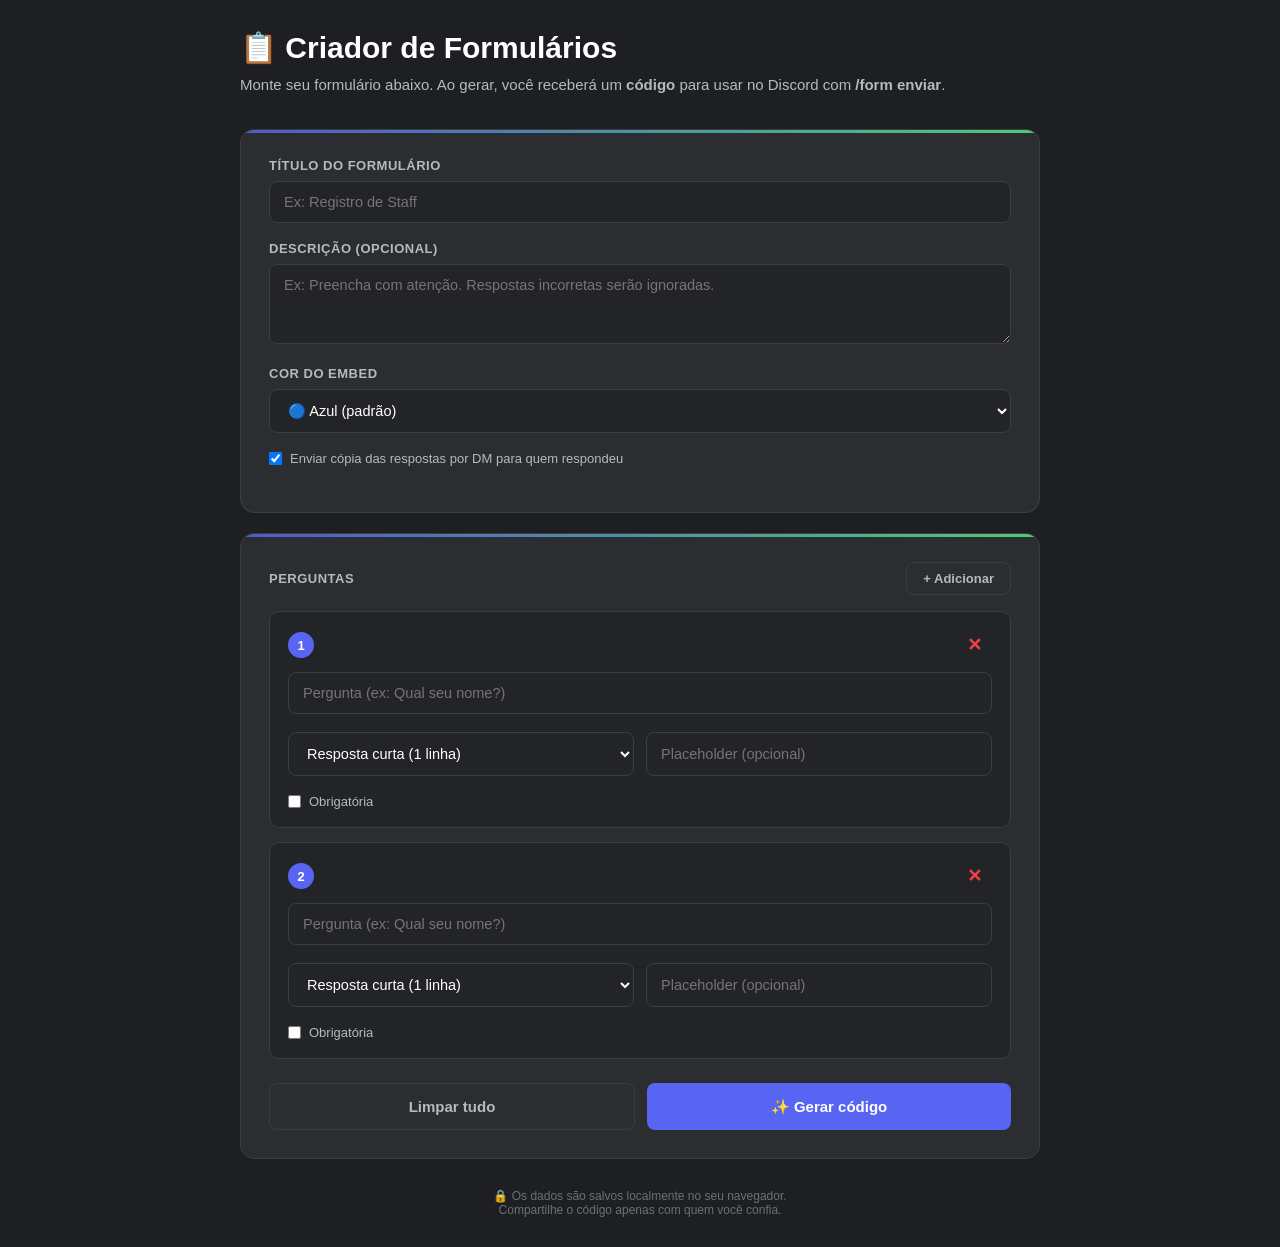
==== form-builder/index.html @ 6c3a2789 "Create index.html" ====
<!DOCTYPE html>
<html lang="pt-BR">
<head>
  <meta charset="UTF-8">
  <meta name="viewport" content="width=device-width, initial-scale=1.0">
  <title>Criador de Formulários — Discord</title>
  <meta name="theme-color" content="#5865f2">
  <style>
    * { box-sizing: border-box; margin: 0; padding: 0; }

    :root {
      --bg: #1e1f22;
      --card: #2b2d31;
      --card2: #232428;
      --border: #3a3d42;
      --text: #fff;
      --muted: #b5bac1;
      --primary: #5865f2;
      --primary-hover: #4752c4;
      --success: #57f287;
      --danger: #ed4245;
      --warning: #fee75c;
    }

    body {
      background: var(--bg);
      color: var(--text);
      font-family: 'Segoe UI', Roboto, -apple-system, sans-serif;
      min-height: 100vh;
      padding: 30px 20px;
    }

    .container { max-width: 800px; margin: 0 auto; }

    h1 {
      font-size: 30px;
      margin-bottom: 8px;
      display: flex;
      align-items: center;
      gap: 12px;
    }

    .subtitle {
      color: var(--muted);
      font-size: 15px;
      margin-bottom: 32px;
      line-height: 1.6;
    }

    .card {
      background: var(--card);
      border-radius: 14px;
      padding: 28px;
      margin-bottom: 20px;
      border: 1px solid var(--border);
      position: relative;
      overflow: hidden;
    }

    .card::before {
      content: '';
      position: absolute;
      top: 0; left: 0; right: 0;
      height: 3px;
      background: linear-gradient(90deg, #5865f2, #57f287);
      opacity: .8;
    }

    label {
      display: block;
      font-size: 13px;
      font-weight: 600;
      color: var(--muted);
      text-transform: uppercase;
      letter-spacing: .5px;
      margin-bottom: 8px;
    }

    input[type="text"],
    textarea,
    select {
      width: 100%;
      background: var(--card2);
      border: 1px solid var(--border);
      border-radius: 8px;
      padding: 12px 14px;
      color: var(--text);
      font-size: 14.5px;
      font-family: inherit;
      margin-bottom: 18px;
      transition: border-color .15s;
    }

    input[type="text"]:focus,
    textarea:focus,
    select:focus {
      outline: none;
      border-color: var(--primary);
    }

    textarea { resize: vertical; min-height: 80px; }

    .pergunta {
      background: var(--card2);
      border-radius: 10px;
      padding: 18px;
      margin-bottom: 14px;
      border: 1px solid var(--border);
      position: relative;
    }

    .pergunta-header {
      display: flex;
      justify-content: space-between;
      align-items: center;
      margin-bottom: 12px;
    }

    .pergunta-num {
      background: var(--primary);
      color: #fff;
      width: 26px; height: 26px;
      border-radius: 50%;
      display: flex;
      align-items: center;
      justify-content: center;
      font-size: 13px;
      font-weight: 700;
    }

    .btn-remover {
      background: transparent;
      border: none;
      color: var(--danger);
      font-size: 18px;
      cursor: pointer;
      padding: 4px 10px;
      border-radius: 6px;
      transition: background .15s;
    }

    .btn-remover:hover { background: rgba(237, 66, 69, .15); }

    .row { display: flex; gap: 12px; }
    .row > * { flex: 1; }

    .checkboxes {
      display: flex;
      align-items: center;
      gap: 8px;
      margin-bottom: 18px;
      font-size: 14px;
      color: var(--muted);
    }

    .checkboxes input { width: auto; margin: 0; }

    button {
      background: var(--primary);
      color: #fff;
      border: none;
      padding: 14px 24px;
      border-radius: 8px;
      cursor: pointer;
      font-size: 15px;
      font-weight: 600;
      font-family: inherit;
      transition: background .15s, transform .1s;
    }

    button:hover { background: var(--primary-hover); }
    button:active { transform: scale(.98); }
    button:disabled { background: #4e5058; cursor: not-allowed; opacity: .6; }

    button.secundario {
      background: transparent;
      border: 1px solid var(--border);
      color: var(--muted);
    }
    button.secundario:hover { background: var(--card2); color: var(--text); }

    button.danger {
      background: var(--danger);
    }
    button.danger:hover { background: #c93b3e; }

    .acoes {
      display: flex;
      gap: 12px;
      margin-top: 24px;
    }

    .acoes button { flex: 1; }

    /* ===== Resultado ===== */
    #resultado {
      display: none;
      text-align: center;
    }

    #resultado .codigo {
      background: var(--card2);
      border: 2px dashed var(--primary);
      border-radius: 12px;
      padding: 24px;
      font-family: 'Consolas', monospace;
      font-size: 26px;
      font-weight: 700;
      color: #c9cdfb;
      letter-spacing: 3px;
      margin: 20px 0;
      user-select: all;
    }

    #resultado .passos {
      text-align: left;
      background: var(--card2);
      border-radius: 10px;
      padding: 20px 24px;
      margin-top: 20px;
      font-size: 14px;
      line-height: 1.8;
      color: var(--muted);
      border-left: 3px solid var(--primary);
    }

    #resultado .passos b { color: var(--text); }
    #resultado .passos ol { padding-left: 20px; }

    .erro {
      background: rgba(237, 66, 69, .15);
      border-left: 3px solid var(--danger);
      color: #f8a0a2;
      padding: 12px 18px;
      border-radius: 8px;
      margin-top: 12px;
      display: none;
      font-size: 14px;
    }

    .footer {
      text-align: center;
      color: #6d6f78;
      font-size: 12px;
      margin-top: 30px;
    }

    @media (max-width: 600px) {
      h1 { font-size: 24px; }
      .card { padding: 20px; }
      .row { flex-direction: column; }
    }
  </style>
</head>
<body>
  <div class="container">
    <h1>📋 Criador de Formulários</h1>
    <p class="subtitle">
      Monte seu formulário abaixo. Ao gerar, você receberá um <b>código</b> para usar no Discord com <b>/form enviar</b>.
    </p>

    <!-- ============================= -->
    <!-- FORMULÁRIO DE CRIAÇÃO         -->
    <!-- ============================= -->
    <div id="criador">
      <div class="card">
        <label for="titulo">Título do formulário</label>
        <input type="text" id="titulo" placeholder="Ex: Registro de Staff" maxlength="100" />

        <label for="descricao">Descrição (opcional)</label>
        <textarea id="descricao" placeholder="Ex: Preencha com atenção. Respostas incorretas serão ignoradas." maxlength="500"></textarea>

        <label for="cor">Cor do embed</label>
        <select id="cor">
          <option value="#5865f2">🔵 Azul (padrão)</option>
          <option value="#57f287">🟢 Verde</option>
          <option value="#fee75c">🟡 Amarelo</option>
          <option value="#ed4245">🔴 Vermelho</option>
          <option value="#eb459e">🩷 Rosa</option>
          <option value="#9b59b6">🟣 Roxo</option>
        </select>

        <div class="checkboxes">
          <input type="checkbox" id="dm" checked />
          <label for="dm" style="text-transform:none; letter-spacing:0; font-weight:400; margin:0; cursor:pointer;">
            Enviar cópia das respostas por DM para quem respondeu
          </label>
        </div>
      </div>

      <div class="card">
        <div style="display:flex; justify-content:space-between; align-items:center; margin-bottom:16px;">
          <label style="margin:0;">Perguntas</label>
          <button class="secundario" id="btnAdd" style="padding:8px 16px; font-size:13px;">+ Adicionar</button>
        </div>

        <div id="perguntas"></div>
        <div class="erro" id="erro"></div>

        <div class="acoes">
          <button class="secundario" id="btnLimpar">Limpar tudo</button>
          <button id="btnGerar">✨ Gerar código</button>
        </div>
      </div>
    </div>

    <!-- ============================= -->
    <!-- RESULTADO                     -->
    <!-- ============================= -->
    <div class="card" id="resultado">
      <h1 style="justify-content:center;">✅ Formulário criado!</h1>
      <p class="subtitle" style="text-align:center; margin-top:8px;">
        Guarde este código com segurança. Ele é a chave do seu formulário.
      </p>

      <div class="codigo" id="codigoGerado">—</div>

      <button id="btnCopiar" style="width:100%;">📋 Copiar código</button>

      <div class="passos">
        <b>Como usar no Discord:</b>
        <ol>
          <li>Vá até o servidor onde quer publicar</li>
          <li>Use <b>/form enviar</b> com o código e o canal</li>
          <li>Pronto! O formulário aparecerá no canal</li>
        </ol>
      </div>

      <div class="acoes">
        <button class="secundario" id="btnVoltar">← Criar outro</button>
      </div>
    </div>

    <div class="footer">
      🔒 Os dados são salvos localmente no seu navegador.<br>
      Compartilhe o código apenas com quem você confia.
    </div>
  </div>

  <script>
    (function () {
      'use strict';

      /* ============================================================
       *  CONSTANTES
       * ========================================================== */
      const TIPOS = [
        { valor: 'short',  label: 'Resposta curta (1 linha)' },
        { valor: 'long',   label: 'Resposta longa (parágrafo)' },
        { valor: 'number', label: 'Número' },
        { valor: 'user',   label: 'Usuário (@menção)' },
        { valor: 'channel',label: 'Canal (#canal)' },
        { valor: 'role',   label: 'Cargo (@cargo)' },
      ];

      const MAX_PERGUNTAS = 5; // limite do Discord por modal

      /* ============================================================
       *  DOM
       * ========================================================== */
      const perguntasEl = document.getElementById('perguntas');
      const btnAdd      = document.getElementById('btnAdd');
      const btnLimpar   = document.getElementById('btnLimpar');
      const btnGerar    = document.getElementById('btnGerar');
      const btnCopiar   = document.getElementById('btnCopiar');
      const btnVoltar   = document.getElementById('btnVoltar');
      const criadorEl   = document.getElementById('criador');
      const resultadoEl = document.getElementById('resultado');
      const codigoEl    = document.getElementById('codigoGerado');
      const erroEl      = document.getElementById('erro');

      let contador = 0;

      /* ============================================================
       *  PERGUNTAS
       * ========================================================== */
      function criarPergunta() {
        if (perguntasEl.children.length >= MAX_PERGUNTAS) {
          mostrarErro(`Limite de ${MAX_PERGUNTAS} perguntas por formulário (limitação do Discord).`);
          return;
        }

        contador++;
        const div = document.createElement('div');
        div.className = 'pergunta';
        div.dataset.id = contador;
        div.innerHTML = `
          <div class="pergunta-header">
            <div class="pergunta-num">${perguntasEl.children.length + 1}</div>
            <button class="btn-remover" title="Remover">✕</button>
          </div>

          <input type="text" class="p-titulo" placeholder="Pergunta (ex: Qual seu nome?)" maxlength="45" />

          <div class="row">
            <select class="p-tipo">
              ${TIPOS.map(t => `<option value="${t.valor}">${t.label}</option>`).join('')}
            </select>
            <input type="text" class="p-placeholder" placeholder="Placeholder (opcional)" maxlength="100" />
          </div>

          <div class="checkboxes" style="margin-bottom:0;">
            <input type="checkbox" class="p-obrigatoria" />
            <label style="text-transform:none; letter-spacing:0; font-weight:400; margin:0; cursor:pointer; font-size:13px;">
              Obrigatória
            </label>
          </div>
        `;

        div.querySelector('.btn-remover').addEventListener('click', () => {
          div.remove();
          renumerar();
        });

        perguntasEl.appendChild(div);
        renumerar();
      }

      function renumerar() {
        [...perguntasEl.children].forEach((p, i) => {
          p.querySelector('.pergunta-num').textContent = i + 1;
        });
      }

      /* ============================================================
       *  AÇÕES
       * ========================================================== */
      btnAdd.addEventListener('click', criarPergunta);

      btnLimpar.addEventListener('click', () => {
        if (!confirm('Apagar todas as perguntas?')) return;
        perguntasEl.innerHTML = '';
        document.getElementById('titulo').value = '';
        document.getElementById('descricao').value = '';
        document.getElementById('dm').checked = true;
        contador = 0;
        esconderErro();
      });

      btnGerar.addEventListener('click', gerar);

      btnCopiar.addEventListener('click', async () => {
        const codigo = codigoEl.textContent;
        try {
          await navigator.clipboard.writeText(codigo);
          btnCopiar.textContent = '✅ Copiado!';
          btnCopiar.style.background = 'var(--success)';
          setTimeout(() => {
            btnCopiar.textContent = '📋 Copiar código';
            btnCopiar.style.background = '';
          }, 2000);
        } catch {
          alert('Não consegui copiar. Selecione o código e copie manualmente.');
        }
      });

      btnVoltar.addEventListener('click', () => {
        resultadoEl.style.display = 'none';
        criadorEl.style.display = 'block';
      });

      /* ============================================================
       *  GERAR CÓDIGO
       * ========================================================== */
      function gerar() {
        esconderErro();

        const titulo = document.getElementById('titulo').value.trim();
        const descricao = document.getElementById('descricao').value.trim();
        const cor = document.getElementById('cor').value;
        const dm = document.getElementById('dm').checked;

        if (!titulo) return mostrarErro('O título é obrigatório.');
        if (titulo.length < 3) return mostrarErro('O título precisa ter ao menos 3 caracteres.');

        const perguntas = [];
        for (const el of perguntasEl.children) {
          const t = el.querySelector('.p-titulo').value.trim();
          const tipo = el.querySelector('.p-tipo').value;
          const placeholder = el.querySelector('.p-placeholder').value.trim();
          const obrigatoria = el.querySelector('.p-obrigatoria').checked;

          if (!t) return mostrarErro('Todas as perguntas precisam de um título.');
          if (t.length > 45) return mostrarErro('Pergunta muito longa (máx. 45 caracteres).');

          perguntas.push({ pergunta: t, tipo, placeholder, obrigatoria });
        }

        if (perguntas.length === 0) return mostrarErro('Adicione pelo menos 1 pergunta.');

        const formulario = {
          titulo,
          descricao,
          cor,
          dm,
          perguntas,
          criadoEm: Date.now(),
        };

        const codigo = gerarCodigo();

        // Salva no localStorage (com aviso sobre limitações)
        try {
          const db = JSON.parse(localStorage.getItem('formularios') || '{}');
          db[codigo] = formulario;
          localStorage.setItem('formularios', JSON.stringify(db));
        } catch {
          // Se localStorage estiver cheio, avisa mas continua
          console.warn('Não consegui salvar no localStorage.');
        }

        // Mostra o resultado
        codigoEl.textContent = codigo;
        criadorEl.style.display = 'none';
        resultadoEl.style.display = 'block';

        // Exporta como JSON para o usuário copiar se quiser
        window.formularioGerado = { codigo, formulario };
      }

      function gerarCodigo() {
        const chars = 'ABCDEFGHJKLMNPQRSTUVWXYZ23456789'; // sem I, O, 0, 1
        let codigo = 'FORM-';
        for (let i = 0; i < 6; i++) {
          codigo += chars[Math.floor(Math.random() * chars.length)];
        }
        return codigo;
      }

      /* ============================================================
       *  ERROS
       * ========================================================== */
      function mostrarErro(msg) {
        erroEl.textContent = '❌ ' + msg;
        erroEl.style.display = 'block';
        erroEl.scrollIntoView({ behavior: 'smooth', block: 'center' });
      }

      function esconderErro() {
        erroEl.style.display = 'none';
      }

      /* ============================================================
       *  INICIALIZA COM 2 PERGUNTAS
       * ========================================================== */
      criarPergunta();
      criarPergunta();

      /* ============================================================
       *  BOTÃO EXPORTAR JSON (para devs colarem no bot)
       * ========================================================== */
      window.exportarJSON = () => {
        if (!window.formularioGerado) {
          console.warn('Nenhum formulário gerado ainda.');
          return;
        }
        console.log(JSON.stringify(window.formularioGerado, null, 2));
        return JSON.stringify(window.formularioGerado);
      };
    })();
  </script>
</body>
</html>
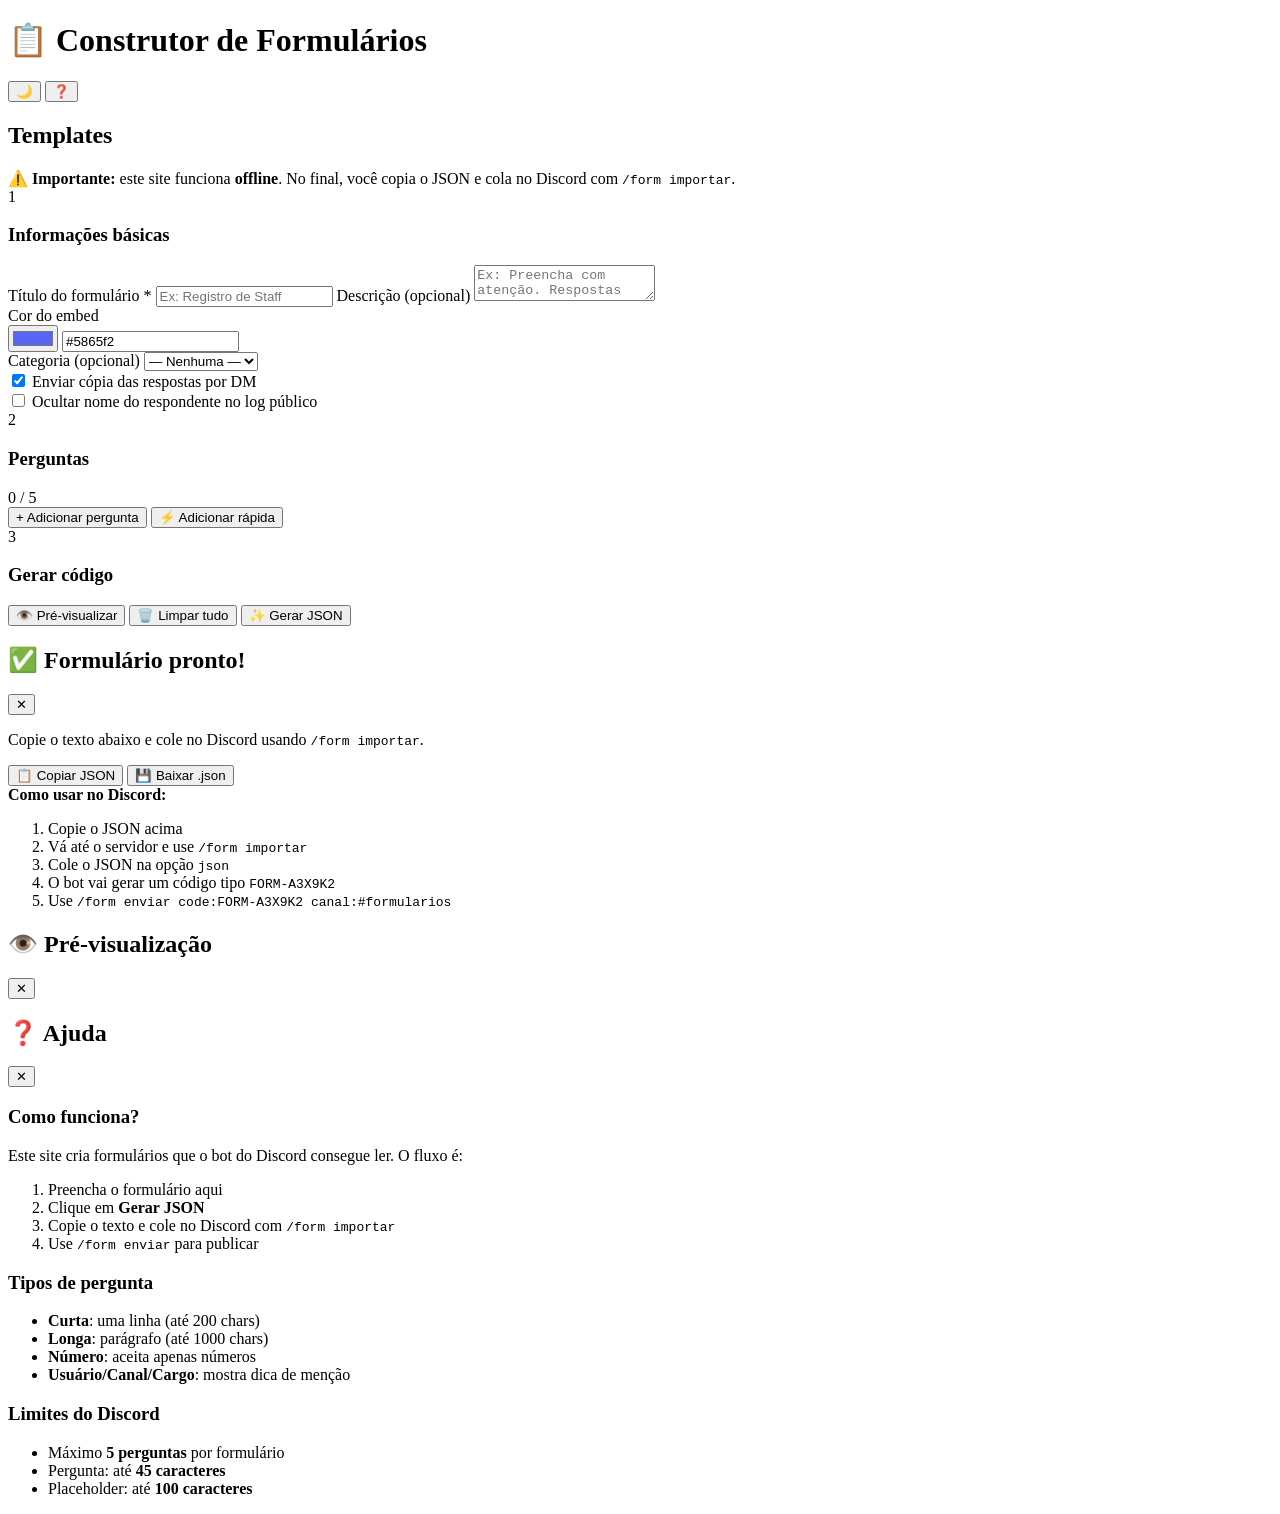
==== commit 4e8e37a4: "Update index.html" ====
--- a/form-builder/index.html
+++ b/form-builder/index.html
@@ -3,561 +3,204 @@
 <head>
   <meta charset="UTF-8">
   <meta name="viewport" content="width=device-width, initial-scale=1.0">
-  <title>Criador de Formulários — Discord</title>
+  <title>Construtor de Formulários — Discord</title>
   <meta name="theme-color" content="#5865f2">
-  <style>
-    * { box-sizing: border-box; margin: 0; padding: 0; }
-
-    :root {
-      --bg: #1e1f22;
-      --card: #2b2d31;
-      --card2: #232428;
-      --border: #3a3d42;
-      --text: #fff;
-      --muted: #b5bac1;
-      --primary: #5865f2;
-      --primary-hover: #4752c4;
-      --success: #57f287;
-      --danger: #ed4245;
-      --warning: #fee75c;
-    }
-
-    body {
-      background: var(--bg);
-      color: var(--text);
-      font-family: 'Segoe UI', Roboto, -apple-system, sans-serif;
-      min-height: 100vh;
-      padding: 30px 20px;
-    }
-
-    .container { max-width: 800px; margin: 0 auto; }
-
-    h1 {
-      font-size: 30px;
-      margin-bottom: 8px;
-      display: flex;
-      align-items: center;
-      gap: 12px;
-    }
-
-    .subtitle {
-      color: var(--muted);
-      font-size: 15px;
-      margin-bottom: 32px;
-      line-height: 1.6;
-    }
-
-    .card {
-      background: var(--card);
-      border-radius: 14px;
-      padding: 28px;
-      margin-bottom: 20px;
-      border: 1px solid var(--border);
-      position: relative;
-      overflow: hidden;
-    }
-
-    .card::before {
-      content: '';
-      position: absolute;
-      top: 0; left: 0; right: 0;
-      height: 3px;
-      background: linear-gradient(90deg, #5865f2, #57f287);
-      opacity: .8;
-    }
-
-    label {
-      display: block;
-      font-size: 13px;
-      font-weight: 600;
-      color: var(--muted);
-      text-transform: uppercase;
-      letter-spacing: .5px;
-      margin-bottom: 8px;
-    }
-
-    input[type="text"],
-    textarea,
-    select {
-      width: 100%;
-      background: var(--card2);
-      border: 1px solid var(--border);
-      border-radius: 8px;
-      padding: 12px 14px;
-      color: var(--text);
-      font-size: 14.5px;
-      font-family: inherit;
-      margin-bottom: 18px;
-      transition: border-color .15s;
-    }
-
-    input[type="text"]:focus,
-    textarea:focus,
-    select:focus {
-      outline: none;
-      border-color: var(--primary);
-    }
-
-    textarea { resize: vertical; min-height: 80px; }
-
-    .pergunta {
-      background: var(--card2);
-      border-radius: 10px;
-      padding: 18px;
-      margin-bottom: 14px;
-      border: 1px solid var(--border);
-      position: relative;
-    }
-
-    .pergunta-header {
-      display: flex;
-      justify-content: space-between;
-      align-items: center;
-      margin-bottom: 12px;
-    }
-
-    .pergunta-num {
-      background: var(--primary);
-      color: #fff;
-      width: 26px; height: 26px;
-      border-radius: 50%;
-      display: flex;
-      align-items: center;
-      justify-content: center;
-      font-size: 13px;
-      font-weight: 700;
-    }
-
-    .btn-remover {
-      background: transparent;
-      border: none;
-      color: var(--danger);
-      font-size: 18px;
-      cursor: pointer;
-      padding: 4px 10px;
-      border-radius: 6px;
-      transition: background .15s;
-    }
-
-    .btn-remover:hover { background: rgba(237, 66, 69, .15); }
-
-    .row { display: flex; gap: 12px; }
-    .row > * { flex: 1; }
-
-    .checkboxes {
-      display: flex;
-      align-items: center;
-      gap: 8px;
-      margin-bottom: 18px;
-      font-size: 14px;
-      color: var(--muted);
-    }
-
-    .checkboxes input { width: auto; margin: 0; }
-
-    button {
-      background: var(--primary);
-      color: #fff;
-      border: none;
-      padding: 14px 24px;
-      border-radius: 8px;
-      cursor: pointer;
-      font-size: 15px;
-      font-weight: 600;
-      font-family: inherit;
-      transition: background .15s, transform .1s;
-    }
-
-    button:hover { background: var(--primary-hover); }
-    button:active { transform: scale(.98); }
-    button:disabled { background: #4e5058; cursor: not-allowed; opacity: .6; }
-
-    button.secundario {
-      background: transparent;
-      border: 1px solid var(--border);
-      color: var(--muted);
-    }
-    button.secundario:hover { background: var(--card2); color: var(--text); }
-
-    button.danger {
-      background: var(--danger);
-    }
-    button.danger:hover { background: #c93b3e; }
-
-    .acoes {
-      display: flex;
-      gap: 12px;
-      margin-top: 24px;
-    }
-
-    .acoes button { flex: 1; }
-
-    /* ===== Resultado ===== */
-    #resultado {
-      display: none;
-      text-align: center;
-    }
-
-    #resultado .codigo {
-      background: var(--card2);
-      border: 2px dashed var(--primary);
-      border-radius: 12px;
-      padding: 24px;
-      font-family: 'Consolas', monospace;
-      font-size: 26px;
-      font-weight: 700;
-      color: #c9cdfb;
-      letter-spacing: 3px;
-      margin: 20px 0;
-      user-select: all;
-    }
-
-    #resultado .passos {
-      text-align: left;
-      background: var(--card2);
-      border-radius: 10px;
-      padding: 20px 24px;
-      margin-top: 20px;
-      font-size: 14px;
-      line-height: 1.8;
-      color: var(--muted);
-      border-left: 3px solid var(--primary);
-    }
-
-    #resultado .passos b { color: var(--text); }
-    #resultado .passos ol { padding-left: 20px; }
-
-    .erro {
-      background: rgba(237, 66, 69, .15);
-      border-left: 3px solid var(--danger);
-      color: #f8a0a2;
-      padding: 12px 18px;
-      border-radius: 8px;
-      margin-top: 12px;
-      display: none;
-      font-size: 14px;
-    }
-
-    .footer {
-      text-align: center;
-      color: #6d6f78;
-      font-size: 12px;
-      margin-top: 30px;
-    }
-
-    @media (max-width: 600px) {
-      h1 { font-size: 24px; }
-      .card { padding: 20px; }
-      .row { flex-direction: column; }
-    }
-  </style>
+  <link rel="icon" href="data:image/svg+xml,<svg xmlns='http://www.w3.org/2000/svg' viewBox='0 0 100 100'><text y='.9em' font-size='90'>📋</text></svg>">
+  <link rel="stylesheet" href="style.css">
 </head>
 <body>
-  <div class="container">
-    <h1>📋 Criador de Formulários</h1>
-    <p class="subtitle">
-      Monte seu formulário abaixo. Ao gerar, você receberá um <b>código</b> para usar no Discord com <b>/form enviar</b>.
-    </p>
-
-    <!-- ============================= -->
-    <!-- FORMULÁRIO DE CRIAÇÃO         -->
-    <!-- ============================= -->
-    <div id="criador">
-      <div class="card">
-        <label for="titulo">Título do formulário</label>
+  <header class="topbar">
+    <div class="topbar-inner">
+      <h1>
+        <span class="logo">📋</span>
+        Construtor de Formulários
+      </h1>
+      <div class="topbar-actions">
+        <button class="btn-icon" id="btnTema" title="Alternar tema">🌙</button>
+        <button class="btn-icon" id="btnAjuda" title="Ajuda">❓</button>
+      </div>
+    </div>
+  </header>
+
+  <main class="container">
+    <!-- ============ SIDEBAR DE TEMPLATES ============ -->
+    <aside class="sidebar">
+      <h2>Templates</h2>
+      <div id="templatesList" class="templates-list"></div>
+    </aside>
+
+    <!-- ============ ÁREA PRINCIPAL ============ -->
+    <section class="main">
+
+      <!-- AVISO -->
+      <div class="aviso">
+        ⚠️ <b>Importante:</b> este site funciona <b>offline</b>. No final, você copia o JSON e cola no Discord com <code>/form importar</code>.
+      </div>
+
+      <!-- ============ PASSO 1: INFO BÁSICAS ============ -->
+      <div class="card" data-step="1">
+        <div class="card-header">
+          <span class="step">1</span>
+          <h3>Informações básicas</h3>
+        </div>
+
+        <label for="titulo">Título do formulário *</label>
         <input type="text" id="titulo" placeholder="Ex: Registro de Staff" maxlength="100" />
+        <span class="hint" id="hintTitulo"></span>
 
         <label for="descricao">Descrição (opcional)</label>
         <textarea id="descricao" placeholder="Ex: Preencha com atenção. Respostas incorretas serão ignoradas." maxlength="500"></textarea>
 
-        <label for="cor">Cor do embed</label>
-        <select id="cor">
-          <option value="#5865f2">🔵 Azul (padrão)</option>
-          <option value="#57f287">🟢 Verde</option>
-          <option value="#fee75c">🟡 Amarelo</option>
-          <option value="#ed4245">🔴 Vermelho</option>
-          <option value="#eb459e">🩷 Rosa</option>
-          <option value="#9b59b6">🟣 Roxo</option>
-        </select>
+        <div class="row">
+          <div>
+            <label for="cor">Cor do embed</label>
+            <div class="cor-picker">
+              <input type="color" id="cor" value="#5865f2" />
+              <input type="text" id="corHex" value="#5865f2" maxlength="7" />
+            </div>
+          </div>
+          <div>
+            <label for="categoria">Categoria (opcional)</label>
+            <select id="categoria">
+              <option value="">— Nenhuma —</option>
+              <option value="registro">📝 Registro</option>
+              <option value="suporte">🆘 Suporte</option>
+              <option value="denuncia">🚨 Denúncia</option>
+              <option value="sugestao">💡 Sugestão</option>
+              <option value="evento">🎉 Evento</option>
+              <option value="outro">📦 Outro</option>
+            </select>
+          </div>
+        </div>
 
         <div class="checkboxes">
           <input type="checkbox" id="dm" checked />
-          <label for="dm" style="text-transform:none; letter-spacing:0; font-weight:400; margin:0; cursor:pointer;">
-            Enviar cópia das respostas por DM para quem respondeu
-          </label>
-        </div>
-      </div>
-
-      <div class="card">
-        <div style="display:flex; justify-content:space-between; align-items:center; margin-bottom:16px;">
-          <label style="margin:0;">Perguntas</label>
-          <button class="secundario" id="btnAdd" style="padding:8px 16px; font-size:13px;">+ Adicionar</button>
-        </div>
-
-        <div id="perguntas"></div>
+          <label for="dm">Enviar cópia das respostas por DM</label>
+        </div>
+
+        <div class="checkboxes">
+          <input type="checkbox" id="anonimo" />
+          <label for="anonimo">Ocultar nome do respondente no log público</label>
+        </div>
+      </div>
+
+      <!-- ============ PASSO 2: PERGUNTAS ============ -->
+      <div class="card" data-step="2">
+        <div class="card-header">
+          <span class="step">2</span>
+          <h3>Perguntas</h3>
+          <span class="badge" id="badgeContador">0 / 5</span>
+        </div>
+
+        <div id="perguntas" class="perguntas"></div>
+
         <div class="erro" id="erro"></div>
 
-        <div class="acoes">
-          <button class="secundario" id="btnLimpar">Limpar tudo</button>
-          <button id="btnGerar">✨ Gerar código</button>
-        </div>
-      </div>
-    </div>
-
-    <!-- ============================= -->
-    <!-- RESULTADO                     -->
-    <!-- ============================= -->
-    <div class="card" id="resultado">
-      <h1 style="justify-content:center;">✅ Formulário criado!</h1>
-      <p class="subtitle" style="text-align:center; margin-top:8px;">
-        Guarde este código com segurança. Ele é a chave do seu formulário.
-      </p>
-
-      <div class="codigo" id="codigoGerado">—</div>
-
-      <button id="btnCopiar" style="width:100%;">📋 Copiar código</button>
-
-      <div class="passos">
-        <b>Como usar no Discord:</b>
-        <ol>
-          <li>Vá até o servidor onde quer publicar</li>
-          <li>Use <b>/form enviar</b> com o código e o canal</li>
-          <li>Pronto! O formulário aparecerá no canal</li>
+        <div class="card-actions">
+          <button class="btn secundario" id="btnAddPergunta">+ Adicionar pergunta</button>
+          <button class="btn secundario" id="btnAddRapida">⚡ Adicionar rápida</button>
+        </div>
+      </div>
+
+      <!-- ============ PASSO 3: AÇÕES ============ -->
+      <div class="card" data-step="3">
+        <div class="card-header">
+          <span class="step">3</span>
+          <h3>Gerar código</h3>
+        </div>
+
+        <div class="card-actions">
+          <button class="btn secundario" id="btnPreview">👁️ Pré-visualizar</button>
+          <button class="btn secundario" id="btnLimpar">🗑️ Limpar tudo</button>
+          <button class="btn primario" id="btnGerar">✨ Gerar JSON</button>
+        </div>
+      </div>
+
+    </section>
+  </main>
+
+  <!-- ============ MODAL DE RESULTADO ============ -->
+  <div class="modal" id="modalResultado">
+    <div class="modal-content">
+      <div class="modal-header">
+        <h2>✅ Formulário pronto!</h2>
+        <button class="btn-fechar" id="btnFecharModal">✕</button>
+      </div>
+
+      <div class="modal-body">
+        <p class="modal-info">
+          Copie o texto abaixo e cole no Discord usando <code>/form importar</code>.
+        </p>
+
+        <div class="code-box" id="codigoGerado"></div>
+
+        <div class="modal-actions">
+          <button class="btn primario" id="btnCopiar">📋 Copiar JSON</button>
+          <button class="btn secundario" id="btnBaixar">💾 Baixar .json</button>
+        </div>
+
+        <div class="passos">
+          <b>Como usar no Discord:</b>
+          <ol>
+            <li>Copie o JSON acima</li>
+            <li>Vá até o servidor e use <code>/form importar</code></li>
+            <li>Cole o JSON na opção <code>json</code></li>
+            <li>O bot vai gerar um código tipo <code>FORM-A3X9K2</code></li>
+            <li>Use <code>/form enviar code:FORM-A3X9K2 canal:#formularios</code></li>
+          </ol>
+        </div>
+      </div>
+    </div>
+  </div>
+
+  <!-- ============ MODAL DE PREVIEW ============ -->
+  <div class="modal" id="modalPreview">
+    <div class="modal-content">
+      <div class="modal-header">
+        <h2>👁️ Pré-visualização</h2>
+        <button class="btn-fechar" id="btnFecharPreview">✕</button>
+      </div>
+      <div class="modal-body" id="previewBody"></div>
+    </div>
+  </div>
+
+  <!-- ============ MODAL DE AJUDA ============ -->
+  <div class="modal" id="modalAjuda">
+    <div class="modal-content">
+      <div class="modal-header">
+        <h2>❓ Ajuda</h2>
+        <button class="btn-fechar" id="btnFecharAjuda">✕</button>
+      </div>
+      <div class="modal-body">
+        <h3>Como funciona?</h3>
+        <p>Este site cria formulários que o bot do Discord consegue ler. O fluxo é:</p>
+        <ol class="ajuda-lista">
+          <li>Preencha o formulário aqui</li>
+          <li>Clique em <b>Gerar JSON</b></li>
+          <li>Copie o texto e cole no Discord com <code>/form importar</code></li>
+          <li>Use <code>/form enviar</code> para publicar</li>
         </ol>
-      </div>
-
-      <div class="acoes">
-        <button class="secundario" id="btnVoltar">← Criar outro</button>
-      </div>
-    </div>
-
-    <div class="footer">
-      🔒 Os dados são salvos localmente no seu navegador.<br>
-      Compartilhe o código apenas com quem você confia.
+
+        <h3>Tipos de pergunta</h3>
+        <ul class="ajuda-lista">
+          <li><b>Curta</b>: uma linha (até 200 chars)</li>
+          <li><b>Longa</b>: parágrafo (até 1000 chars)</li>
+          <li><b>Número</b>: aceita apenas números</li>
+          <li><b>Usuário/Canal/Cargo</b>: mostra dica de menção</li>
+        </ul>
+
+        <h3>Limites do Discord</h3>
+        <ul class="ajuda-lista">
+          <li>Máximo <b>5 perguntas</b> por formulário</li>
+          <li>Pergunta: até <b>45 caracteres</b></li>
+          <li>Placeholder: até <b>100 caracteres</b></li>
+        </ul>
+      </div>
     </div>
   </div>
 
-  <script>
-    (function () {
-      'use strict';
-
-      /* ============================================================
-       *  CONSTANTES
-       * ========================================================== */
-      const TIPOS = [
-        { valor: 'short',  label: 'Resposta curta (1 linha)' },
-        { valor: 'long',   label: 'Resposta longa (parágrafo)' },
-        { valor: 'number', label: 'Número' },
-        { valor: 'user',   label: 'Usuário (@menção)' },
-        { valor: 'channel',label: 'Canal (#canal)' },
-        { valor: 'role',   label: 'Cargo (@cargo)' },
-      ];
-
-      const MAX_PERGUNTAS = 5; // limite do Discord por modal
-
-      /* ============================================================
-       *  DOM
-       * ========================================================== */
-      const perguntasEl = document.getElementById('perguntas');
-      const btnAdd      = document.getElementById('btnAdd');
-      const btnLimpar   = document.getElementById('btnLimpar');
-      const btnGerar    = document.getElementById('btnGerar');
-      const btnCopiar   = document.getElementById('btnCopiar');
-      const btnVoltar   = document.getElementById('btnVoltar');
-      const criadorEl   = document.getElementById('criador');
-      const resultadoEl = document.getElementById('resultado');
-      const codigoEl    = document.getElementById('codigoGerado');
-      const erroEl      = document.getElementById('erro');
-
-      let contador = 0;
-
-      /* ============================================================
-       *  PERGUNTAS
-       * ========================================================== */
-      function criarPergunta() {
-        if (perguntasEl.children.length >= MAX_PERGUNTAS) {
-          mostrarErro(`Limite de ${MAX_PERGUNTAS} perguntas por formulário (limitação do Discord).`);
-          return;
-        }
-
-        contador++;
-        const div = document.createElement('div');
-        div.className = 'pergunta';
-        div.dataset.id = contador;
-        div.innerHTML = `
-          <div class="pergunta-header">
-            <div class="pergunta-num">${perguntasEl.children.length + 1}</div>
-            <button class="btn-remover" title="Remover">✕</button>
-          </div>
-
-          <input type="text" class="p-titulo" placeholder="Pergunta (ex: Qual seu nome?)" maxlength="45" />
-
-          <div class="row">
-            <select class="p-tipo">
-              ${TIPOS.map(t => `<option value="${t.valor}">${t.label}</option>`).join('')}
-            </select>
-            <input type="text" class="p-placeholder" placeholder="Placeholder (opcional)" maxlength="100" />
-          </div>
-
-          <div class="checkboxes" style="margin-bottom:0;">
-            <input type="checkbox" class="p-obrigatoria" />
-            <label style="text-transform:none; letter-spacing:0; font-weight:400; margin:0; cursor:pointer; font-size:13px;">
-              Obrigatória
-            </label>
-          </div>
-        `;
-
-        div.querySelector('.btn-remover').addEventListener('click', () => {
-          div.remove();
-          renumerar();
-        });
-
-        perguntasEl.appendChild(div);
-        renumerar();
-      }
-
-      function renumerar() {
-        [...perguntasEl.children].forEach((p, i) => {
-          p.querySelector('.pergunta-num').textContent = i + 1;
-        });
-      }
-
-      /* ============================================================
-       *  AÇÕES
-       * ========================================================== */
-      btnAdd.addEventListener('click', criarPergunta);
-
-      btnLimpar.addEventListener('click', () => {
-        if (!confirm('Apagar todas as perguntas?')) return;
-        perguntasEl.innerHTML = '';
-        document.getElementById('titulo').value = '';
-        document.getElementById('descricao').value = '';
-        document.getElementById('dm').checked = true;
-        contador = 0;
-        esconderErro();
-      });
-
-      btnGerar.addEventListener('click', gerar);
-
-      btnCopiar.addEventListener('click', async () => {
-        const codigo = codigoEl.textContent;
-        try {
-          await navigator.clipboard.writeText(codigo);
-          btnCopiar.textContent = '✅ Copiado!';
-          btnCopiar.style.background = 'var(--success)';
-          setTimeout(() => {
-            btnCopiar.textContent = '📋 Copiar código';
-            btnCopiar.style.background = '';
-          }, 2000);
-        } catch {
-          alert('Não consegui copiar. Selecione o código e copie manualmente.');
-        }
-      });
-
-      btnVoltar.addEventListener('click', () => {
-        resultadoEl.style.display = 'none';
-        criadorEl.style.display = 'block';
-      });
-
-      /* ============================================================
-       *  GERAR CÓDIGO
-       * ========================================================== */
-      function gerar() {
-        esconderErro();
-
-        const titulo = document.getElementById('titulo').value.trim();
-        const descricao = document.getElementById('descricao').value.trim();
-        const cor = document.getElementById('cor').value;
-        const dm = document.getElementById('dm').checked;
-
-        if (!titulo) return mostrarErro('O título é obrigatório.');
-        if (titulo.length < 3) return mostrarErro('O título precisa ter ao menos 3 caracteres.');
-
-        const perguntas = [];
-        for (const el of perguntasEl.children) {
-          const t = el.querySelector('.p-titulo').value.trim();
-          const tipo = el.querySelector('.p-tipo').value;
-          const placeholder = el.querySelector('.p-placeholder').value.trim();
-          const obrigatoria = el.querySelector('.p-obrigatoria').checked;
-
-          if (!t) return mostrarErro('Todas as perguntas precisam de um título.');
-          if (t.length > 45) return mostrarErro('Pergunta muito longa (máx. 45 caracteres).');
-
-          perguntas.push({ pergunta: t, tipo, placeholder, obrigatoria });
-        }
-
-        if (perguntas.length === 0) return mostrarErro('Adicione pelo menos 1 pergunta.');
-
-        const formulario = {
-          titulo,
-          descricao,
-          cor,
-          dm,
-          perguntas,
-          criadoEm: Date.now(),
-        };
-
-        const codigo = gerarCodigo();
-
-        // Salva no localStorage (com aviso sobre limitações)
-        try {
-          const db = JSON.parse(localStorage.getItem('formularios') || '{}');
-          db[codigo] = formulario;
-          localStorage.setItem('formularios', JSON.stringify(db));
-        } catch {
-          // Se localStorage estiver cheio, avisa mas continua
-          console.warn('Não consegui salvar no localStorage.');
-        }
-
-        // Mostra o resultado
-        codigoEl.textContent = codigo;
-        criadorEl.style.display = 'none';
-        resultadoEl.style.display = 'block';
-
-        // Exporta como JSON para o usuário copiar se quiser
-        window.formularioGerado = { codigo, formulario };
-      }
-
-      function gerarCodigo() {
-        const chars = 'ABCDEFGHJKLMNPQRSTUVWXYZ23456789'; // sem I, O, 0, 1
-        let codigo = 'FORM-';
-        for (let i = 0; i < 6; i++) {
-          codigo += chars[Math.floor(Math.random() * chars.length)];
-        }
-        return codigo;
-      }
-
-      /* ============================================================
-       *  ERROS
-       * ========================================================== */
-      function mostrarErro(msg) {
-        erroEl.textContent = '❌ ' + msg;
-        erroEl.style.display = 'block';
-        erroEl.scrollIntoView({ behavior: 'smooth', block: 'center' });
-      }
-
-      function esconderErro() {
-        erroEl.style.display = 'none';
-      }
-
-      /* ============================================================
-       *  INICIALIZA COM 2 PERGUNTAS
-       * ========================================================== */
-      criarPergunta();
-      criarPergunta();
-
-      /* ============================================================
-       *  BOTÃO EXPORTAR JSON (para devs colarem no bot)
-       * ========================================================== */
-      window.exportarJSON = () => {
-        if (!window.formularioGerado) {
-          console.warn('Nenhum formulário gerado ainda.');
-          return;
-        }
-        console.log(JSON.stringify(window.formularioGerado, null, 2));
-        return JSON.stringify(window.formularioGerado);
-      };
-    })();
-  </script>
+  <script src="templates.js"></script>
+  <script src="preview.js"></script>
+  <script src="app.js"></script>
 </body>
 </html>
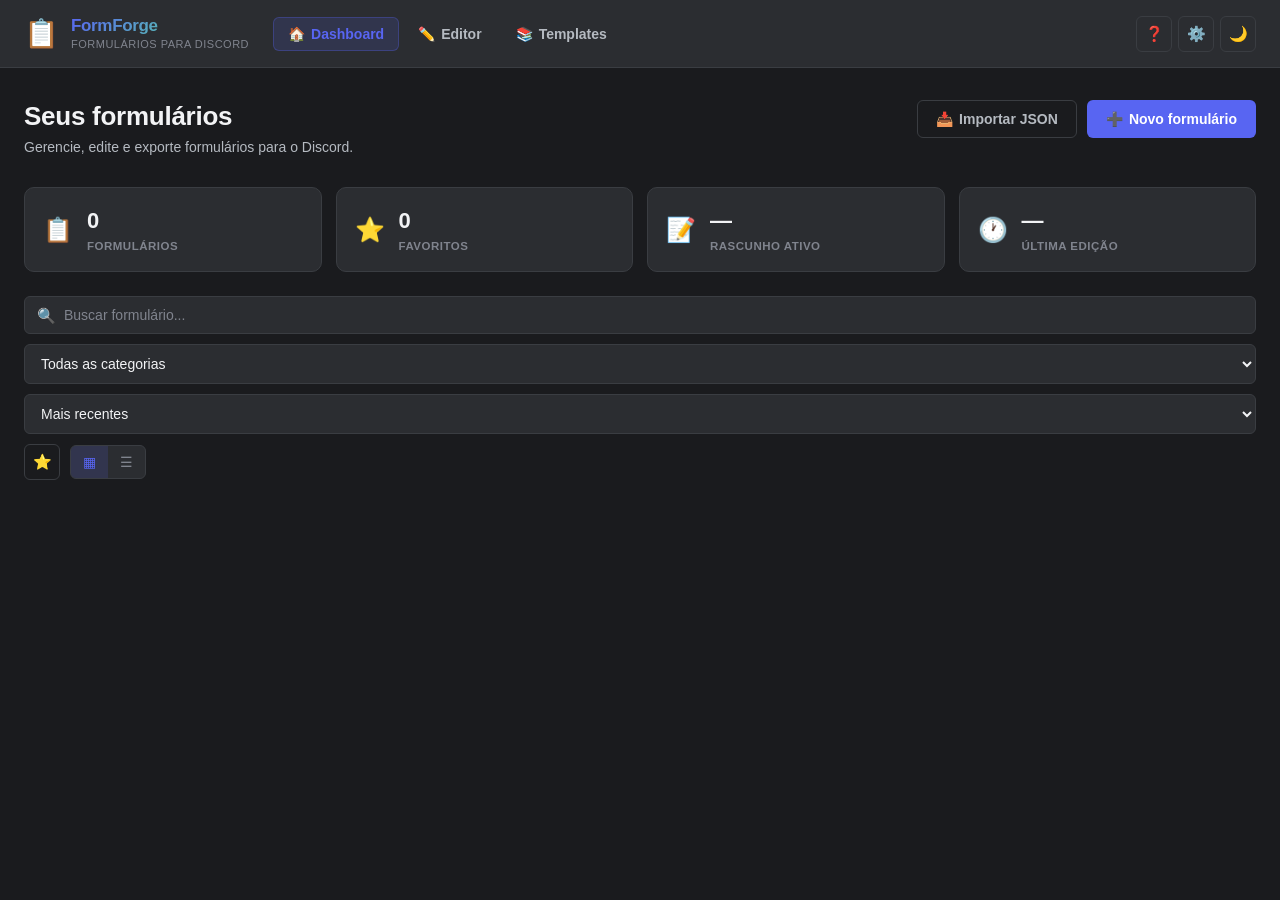
==== commit 44b463b7: "Update index.html" ====
--- a/form-builder/index.html
+++ b/form-builder/index.html
@@ -1,66 +1,299 @@
 <!DOCTYPE html>
-<html lang="pt-BR">
+<html lang="pt-BR" data-tema="escuro">
 <head>
   <meta charset="UTF-8">
   <meta name="viewport" content="width=device-width, initial-scale=1.0">
-  <title>Construtor de Formulários — Discord</title>
+  <meta name="color-scheme" content="dark light">
+  <meta name="description" content="FormForge — Crie formulários profissionais para o Discord, offline, sem cadastro.">
   <meta name="theme-color" content="#5865f2">
+
+  <title>FormForge — Construtor de Formulários para Discord</title>
+
   <link rel="icon" href="data:image/svg+xml,<svg xmlns='http://www.w3.org/2000/svg' viewBox='0 0 100 100'><text y='.9em' font-size='90'>📋</text></svg>">
-  <link rel="stylesheet" href="style.css">
+
+  <!-- CSS -->
+  <link rel="stylesheet" href="css/main.css">
+  <link rel="stylesheet" href="css/components.css">
+  <link rel="stylesheet" href="css/dashboard.css">
+  <link rel="stylesheet" href="css/editor.css">
+  <link rel="stylesheet" href="css/preview.css">
 </head>
+
 <body>
-  <header class="topbar">
-    <div class="topbar-inner">
-      <h1>
-        <span class="logo">📋</span>
-        Construtor de Formulários
-      </h1>
-      <div class="topbar-actions">
-        <button class="btn-icon" id="btnTema" title="Alternar tema">🌙</button>
-        <button class="btn-icon" id="btnAjuda" title="Ajuda">❓</button>
-      </div>
-    </div>
-  </header>
-
-  <main class="container">
-    <!-- ============ SIDEBAR DE TEMPLATES ============ -->
-    <aside class="sidebar">
-      <h2>Templates</h2>
-      <div id="templatesList" class="templates-list"></div>
-    </aside>
-
-    <!-- ============ ÁREA PRINCIPAL ============ -->
-    <section class="main">
-
-      <!-- AVISO -->
-      <div class="aviso">
-        ⚠️ <b>Importante:</b> este site funciona <b>offline</b>. No final, você copia o JSON e cola no Discord com <code>/form importar</code>.
-      </div>
-
-      <!-- ============ PASSO 1: INFO BÁSICAS ============ -->
-      <div class="card" data-step="1">
-        <div class="card-header">
-          <span class="step">1</span>
+
+<!-- ============================================================
+     TOPBAR
+     ============================================================ -->
+<header class="topbar" role="banner">
+  <div class="topbar-inner">
+
+    <div class="topbar-brand">
+      <span class="brand-icon" aria-hidden="true">📋</span>
+      <div>
+        <h1 class="brand-title">FormForge</h1>
+        <span class="brand-sub">Formulários para Discord</span>
+      </div>
+    </div>
+
+    <nav class="topbar-nav" aria-label="Navegação principal">
+      <button class="nav-btn active" data-view="dashboard" aria-current="page">
+        <span aria-hidden="true">🏠</span>
+        <span>Dashboard</span>
+      </button>
+      <button class="nav-btn" data-view="editor">
+        <span aria-hidden="true">✏️</span>
+        <span>Editor</span>
+      </button>
+      <button class="nav-btn" data-view="templates">
+        <span aria-hidden="true">📚</span>
+        <span>Templates</span>
+      </button>
+    </nav>
+
+    <div class="topbar-actions">
+      <button class="icon-btn" id="btn-ajuda" aria-label="Abrir ajuda" title="Ajuda (?)">
+        <span aria-hidden="true">❓</span>
+      </button>
+      <button class="icon-btn" id="btn-config" aria-label="Abrir configurações" title="Configurações">
+        <span aria-hidden="true">⚙️</span>
+      </button>
+      <button class="icon-btn" id="btn-tema" aria-label="Alternar tema" title="Tema (T)">
+        <span aria-hidden="true">🌙</span>
+      </button>
+    </div>
+
+  </div>
+</header>
+
+<!-- ============================================================
+     VIEW: DASHBOARD
+     ============================================================ -->
+<main class="view" id="view-dashboard" data-view="dashboard">
+
+  <div class="dashboard-header">
+    <div>
+      <h2 class="view-title">Seus formulários</h2>
+      <p class="view-sub">Gerencie, edite e exporte formulários para o Discord.</p>
+    </div>
+
+    <div class="dashboard-actions">
+      <button class="btn btn-ghost" id="btn-importar">
+        <span aria-hidden="true">📥</span>
+        <span>Importar JSON</span>
+      </button>
+      <button class="btn btn-primary" id="btn-novo">
+        <span aria-hidden="true">➕</span>
+        <span>Novo formulário</span>
+      </button>
+    </div>
+  </div>
+
+  <!-- Estatísticas -->
+  <section class="stats-grid" aria-label="Estatísticas gerais">
+    <div class="stat-card">
+      <span class="stat-icon" aria-hidden="true">📋</span>
+      <div>
+        <span class="stat-value" id="stat-total">0</span>
+        <span class="stat-label">Formulários</span>
+      </div>
+    </div>
+    <div class="stat-card">
+      <span class="stat-icon" aria-hidden="true">⭐</span>
+      <div>
+        <span class="stat-value" id="stat-favoritos">0</span>
+        <span class="stat-label">Favoritos</span>
+      </div>
+    </div>
+    <div class="stat-card">
+      <span class="stat-icon" aria-hidden="true">📝</span>
+      <div>
+        <span class="stat-value" id="stat-rascunho">—</span>
+        <span class="stat-label">Rascunho ativo</span>
+      </div>
+    </div>
+    <div class="stat-card">
+      <span class="stat-icon" aria-hidden="true">🕐</span>
+      <div>
+        <span class="stat-value" id="stat-ultima">—</span>
+        <span class="stat-label">Última edição</span>
+      </div>
+    </div>
+  </section>
+
+  <!-- Filtros -->
+  <section class="toolbar" aria-label="Filtros e busca">
+    <div class="search-wrap">
+      <span aria-hidden="true">🔍</span>
+      <input
+        type="search"
+        id="busca"
+        placeholder="Buscar formulário..."
+        aria-label="Buscar formulário pelo nome"
+        autocomplete="off"
+      >
+    </div>
+
+    <select id="filtro-categoria" aria-label="Filtrar por categoria">
+      <option value="">Todas as categorias</option>
+      <option value="registro">📝 Registro</option>
+      <option value="suporte">🆘 Suporte</option>
+      <option value="denuncia">🚨 Denúncia</option>
+      <option value="sugestao">💡 Sugestão</option>
+      <option value="evento">🎉 Evento</option>
+      <option value="minecraft">⛏️ Minecraft</option>
+      <option value="projeto">💼 Projeto</option>
+      <option value="outro">📦 Outro</option>
+    </select>
+
+    <select id="ordenacao" aria-label="Ordenar formulários">
+      <option value="recentes">Mais recentes</option>
+      <option value="antigos">Mais antigos</option>
+      <option value="az">Nome (A-Z)</option>
+      <option value="za">Nome (Z-A)</option>
+    </select>
+
+    <button
+      class="icon-btn"
+      id="btn-favoritos"
+      aria-label="Mostrar somente favoritos"
+      aria-pressed="false"
+      title="Mostrar somente favoritos"
+    >
+      <span aria-hidden="true">⭐</span>
+    </button>
+
+    <div class="view-toggle" role="group" aria-label="Modo de visualização">
+      <button
+        class="active"
+        data-view-mode="grid"
+        aria-label="Visualização em grade"
+        aria-pressed="true"
+        title="Grade"
+      >▦</button>
+      <button
+        data-view-mode="list"
+        aria-label="Visualização em lista"
+        aria-pressed="false"
+        title="Lista"
+      >☰</button>
+    </div>
+  </section>
+
+  <!-- Lista de formulários -->
+  <section
+    id="lista-formularios"
+    class="forms-grid"
+    aria-live="polite"
+    aria-label="Lista de formulários salvos"
+  ></section>
+
+  <!-- Estado vazio -->
+  <section id="estado-vazio" class="empty-state" hidden>
+    <span class="empty-icon" aria-hidden="true">📭</span>
+    <h3>Nenhum formulário por aqui</h3>
+    <p>Crie seu primeiro formulário do zero ou comece com um template pronto.</p>
+    <div class="empty-actions">
+      <button class="btn btn-primary" id="btn-novo-vazio">
+        <span aria-hidden="true">➕</span>
+        <span>Criar formulário</span>
+      </button>
+      <button class="btn btn-ghost" data-view="templates">
+        <span aria-hidden="true">📚</span>
+        <span>Ver templates</span>
+      </button>
+    </div>
+  </section>
+
+</main>
+
+<!-- ============================================================
+     VIEW: EDITOR
+     ============================================================ -->
+<main class="view" id="view-editor" data-view="editor" hidden>
+
+  <div class="editor-layout">
+
+    <!-- ============ COLUNA PRINCIPAL ============ -->
+    <section class="editor-col editor-col--main" aria-label="Editor de formulário">
+
+      <div class="editor-top">
+        <button class="btn btn-ghost btn-sm" id="btn-voltar" aria-label="Voltar ao dashboard">
+          <span aria-hidden="true">←</span>
+          <span>Voltar</span>
+        </button>
+
+        <span
+          class="editor-status"
+          id="editor-status"
+          role="status"
+          aria-live="polite"
+        >Salvo</span>
+
+        <div class="editor-top-actions">
+          <button
+            class="btn btn-ghost btn-sm"
+            id="btn-undo"
+            title="Desfazer (Ctrl+Z)"
+            disabled
+            aria-label="Desfazer última alteração"
+          >
+            <span aria-hidden="true">↶</span>
+            <span>Desfazer</span>
+          </button>
+          <button
+            class="btn btn-ghost btn-sm"
+            id="btn-redo"
+            title="Refazer (Ctrl+Shift+Z)"
+            disabled
+            aria-label="Refazer última alteração"
+          >
+            <span aria-hidden="true">↷</span>
+            <span>Refazer</span>
+          </button>
+          <button
+            class="btn btn-primary btn-sm"
+            id="btn-exportar"
+            title="Exportar (Ctrl+E)"
+          >
+            <span aria-hidden="true">📤</span>
+            <span>Exportar</span>
+          </button>
+        </div>
+      </div>
+
+      <!-- Info básicas -->
+      <div class="card">
+        <header class="card-header">
           <h3>Informações básicas</h3>
-        </div>
-
-        <label for="titulo">Título do formulário *</label>
-        <input type="text" id="titulo" placeholder="Ex: Registro de Staff" maxlength="100" />
-        <span class="hint" id="hintTitulo"></span>
-
-        <label for="descricao">Descrição (opcional)</label>
-        <textarea id="descricao" placeholder="Ex: Preencha com atenção. Respostas incorretas serão ignoradas." maxlength="500"></textarea>
-
-        <div class="row">
+          <span class="badge">obrigatório</span>
+        </header>
+
+        <label for="titulo">
+          Título do formulário <span class="req" aria-hidden="true">*</span>
+        </label>
+        <input
+          type="text"
+          id="titulo"
+          maxlength="100"
+          placeholder="Ex: Registro de Staff"
+          required
+          aria-required="true"
+          autocomplete="off"
+        >
+        <span class="field-hint" id="hint-titulo" aria-live="polite"></span>
+
+        <label for="descricao">Descrição</label>
+        <textarea
+          id="descricao"
+          maxlength="500"
+          rows="3"
+          placeholder="Ex: Preencha com atenção. Respostas incorretas serão ignoradas."
+        ></textarea>
+        <span class="field-hint" id="hint-descricao"></span>
+
+        <div class="row-2">
           <div>
-            <label for="cor">Cor do embed</label>
-            <div class="cor-picker">
-              <input type="color" id="cor" value="#5865f2" />
-              <input type="text" id="corHex" value="#5865f2" maxlength="7" />
-            </div>
-          </div>
-          <div>
-            <label for="categoria">Categoria (opcional)</label>
+            <label for="categoria">Categoria</label>
             <select id="categoria">
               <option value="">— Nenhuma —</option>
               <option value="registro">📝 Registro</option>
@@ -68,139 +301,547 @@
               <option value="denuncia">🚨 Denúncia</option>
               <option value="sugestao">💡 Sugestão</option>
               <option value="evento">🎉 Evento</option>
+              <option value="minecraft">⛏️ Minecraft</option>
+              <option value="projeto">💼 Projeto</option>
               <option value="outro">📦 Outro</option>
             </select>
           </div>
+
+          <div>
+            <label for="cor">Cor do embed</label>
+            <div class="color-picker">
+              <input
+                type="color"
+                id="cor"
+                value="#5865f2"
+                aria-label="Escolher cor visualmente"
+              >
+              <input
+                type="text"
+                id="corHex"
+                value="#5865f2"
+                maxlength="7"
+                spellcheck="false"
+                autocomplete="off"
+                aria-label="Código hexadecimal da cor"
+              >
+            </div>
+            <span class="field-hint" id="hint-cor" aria-live="polite"></span>
+          </div>
         </div>
 
-        <div class="checkboxes">
-          <input type="checkbox" id="dm" checked />
-          <label for="dm">Enviar cópia das respostas por DM</label>
+        <div class="switches">
+          <label class="switch">
+            <input type="checkbox" id="dm" checked>
+            <span class="switch-track" aria-hidden="true"></span>
+            <span class="switch-label">Enviar cópia das respostas por DM</span>
+          </label>
+
+          <label class="switch">
+            <input type="checkbox" id="anonimo">
+            <span class="switch-track" aria-hidden="true"></span>
+            <span class="switch-label">
+              Anonimizar respostas no canal
+              <span
+                class="tag-info"
+                title="Depende do bot implementar anonimato de verdade"
+                role="img"
+                aria-label="Informação: depende do bot"
+              >?</span>
+            </span>
+          </label>
         </div>
-
-        <div class="checkboxes">
-          <input type="checkbox" id="anonimo" />
-          <label for="anonimo">Ocultar nome do respondente no log público</label>
+      </div>
+
+      <!-- Perguntas -->
+      <div class="card">
+        <header class="card-header">
+          <h3>Perguntas</h3>
+          <span class="badge" id="badge-perguntas">0 / 5</span>
+        </header>
+
+        <div class="compat-warn" id="compat-warn" hidden>
+          ⚠️ <b>Modo legado</b>: limite de 5 perguntas por formulário (contrato do bot atual).
         </div>
-      </div>
-
-      <!-- ============ PASSO 2: PERGUNTAS ============ -->
-      <div class="card" data-step="2">
-        <div class="card-header">
-          <span class="step">2</span>
-          <h3>Perguntas</h3>
-          <span class="badge" id="badgeContador">0 / 5</span>
+
+        <div
+          id="perguntas"
+          class="perguntas"
+          aria-label="Lista de perguntas do formulário"
+        ></div>
+
+        <div class="erro-box" id="erro-editor" hidden role="alert"></div>
+
+        <div class="card-actions">
+          <button class="btn btn-ghost" id="btn-add-pergunta">
+            <span aria-hidden="true">➕</span>
+            <span>Adicionar pergunta</span>
+          </button>
+          <button
+            class="btn btn-ghost"
+            id="btn-add-rapida"
+            title="Adiciona uma pergunta comum de 1 clique"
+          >
+            <span aria-hidden="true">⚡</span>
+            <span>Rápida</span>
+          </button>
         </div>
-
-        <div id="perguntas" class="perguntas"></div>
-
-        <div class="erro" id="erro"></div>
-
-        <div class="card-actions">
-          <button class="btn secundario" id="btnAddPergunta">+ Adicionar pergunta</button>
-          <button class="btn secundario" id="btnAddRapida">⚡ Adicionar rápida</button>
+      </div>
+
+    </section>
+
+    <!-- ============ COLUNA LATERAL ============ -->
+    <aside class="editor-col editor-col--side" aria-label="Pré-visualização e diagnóstico">
+
+      <!-- Preview -->
+      <div class="card sticky">
+        <header class="card-header">
+          <h3>Pré-visualização</h3>
+          <button
+            class="btn btn-ghost btn-xs"
+            id="btn-refresh-preview"
+            aria-label="Atualizar pré-visualização"
+            title="Atualizar preview"
+          >↻</button>
+        </header>
+
+        <div class="preview-tabs" role="tablist" aria-label="Modos de visualização">
+          <button
+            class="active"
+            role="tab"
+            data-preview-tab="embed"
+            aria-selected="true"
+            aria-controls="preview-content"
+          >Embed</button>
+          <button
+            role="tab"
+            data-preview-tab="modal"
+            aria-selected="false"
+            aria-controls="preview-content"
+          >Modal</button>
+          <button
+            role="tab"
+            data-preview-tab="json"
+            aria-selected="false"
+            aria-controls="preview-content"
+          >JSON</button>
         </div>
-      </div>
-
-      <!-- ============ PASSO 3: AÇÕES ============ -->
-      <div class="card" data-step="3">
-        <div class="card-header">
-          <span class="step">3</span>
-          <h3>Gerar código</h3>
-        </div>
-
-        <div class="card-actions">
-          <button class="btn secundario" id="btnPreview">👁️ Pré-visualizar</button>
-          <button class="btn secundario" id="btnLimpar">🗑️ Limpar tudo</button>
-          <button class="btn primario" id="btnGerar">✨ Gerar JSON</button>
-        </div>
-      </div>
-
-    </section>
-  </main>
-
-  <!-- ============ MODAL DE RESULTADO ============ -->
-  <div class="modal" id="modalResultado">
-    <div class="modal-content">
-      <div class="modal-header">
-        <h2>✅ Formulário pronto!</h2>
-        <button class="btn-fechar" id="btnFecharModal">✕</button>
-      </div>
-
-      <div class="modal-body">
-        <p class="modal-info">
-          Copie o texto abaixo e cole no Discord usando <code>/form importar</code>.
-        </p>
-
-        <div class="code-box" id="codigoGerado"></div>
-
-        <div class="modal-actions">
-          <button class="btn primario" id="btnCopiar">📋 Copiar JSON</button>
-          <button class="btn secundario" id="btnBaixar">💾 Baixar .json</button>
-        </div>
-
-        <div class="passos">
-          <b>Como usar no Discord:</b>
-          <ol>
-            <li>Copie o JSON acima</li>
-            <li>Vá até o servidor e use <code>/form importar</code></li>
-            <li>Cole o JSON na opção <code>json</code></li>
-            <li>O bot vai gerar um código tipo <code>FORM-A3X9K2</code></li>
-            <li>Use <code>/form enviar code:FORM-A3X9K2 canal:#formularios</code></li>
-          </ol>
-        </div>
-      </div>
-    </div>
-  </div>
-
-  <!-- ============ MODAL DE PREVIEW ============ -->
-  <div class="modal" id="modalPreview">
-    <div class="modal-content">
-      <div class="modal-header">
-        <h2>👁️ Pré-visualização</h2>
-        <button class="btn-fechar" id="btnFecharPreview">✕</button>
-      </div>
-      <div class="modal-body" id="previewBody"></div>
-    </div>
-  </div>
-
-  <!-- ============ MODAL DE AJUDA ============ -->
-  <div class="modal" id="modalAjuda">
-    <div class="modal-content">
-      <div class="modal-header">
-        <h2>❓ Ajuda</h2>
-        <button class="btn-fechar" id="btnFecharAjuda">✕</button>
-      </div>
-      <div class="modal-body">
-        <h3>Como funciona?</h3>
-        <p>Este site cria formulários que o bot do Discord consegue ler. O fluxo é:</p>
-        <ol class="ajuda-lista">
-          <li>Preencha o formulário aqui</li>
-          <li>Clique em <b>Gerar JSON</b></li>
-          <li>Copie o texto e cole no Discord com <code>/form importar</code></li>
-          <li>Use <code>/form enviar</code> para publicar</li>
+
+        <div
+          id="preview-content"
+          class="preview-content"
+          role="tabpanel"
+          aria-live="polite"
+        ></div>
+      </div>
+
+      <!-- Diagnóstico -->
+      <div class="card">
+        <header class="card-header">
+          <h3>Diagnóstico</h3>
+          <span class="badge" id="badge-diagnostico">—</span>
+        </header>
+
+        <div
+          id="diagnostico"
+          class="diagnostico"
+          aria-live="polite"
+        ></div>
+      </div>
+
+    </aside>
+
+  </div>
+
+</main>
+
+<!-- ============================================================
+     VIEW: TEMPLATES
+     ============================================================ -->
+<main class="view" id="view-templates" data-view="templates" hidden>
+
+  <div class="dashboard-header">
+    <div>
+      <h2 class="view-title">Biblioteca de templates</h2>
+      <p class="view-sub">Comece rápido com um modelo pronto — depois personalize à vontade.</p>
+    </div>
+  </div>
+
+  <div
+    class="templates-cats"
+    id="templates-cats"
+    role="tablist"
+    aria-label="Categorias de templates"
+  ></div>
+
+  <div class="templates-search">
+    <span aria-hidden="true">🔍</span>
+    <input
+      type="search"
+      id="busca-template"
+      placeholder="Buscar template..."
+      aria-label="Buscar template pelo nome"
+      autocomplete="off"
+    >
+  </div>
+
+  <section
+    id="templates-grid"
+    class="templates-grid"
+    aria-live="polite"
+    aria-label="Lista de templates disponíveis"
+  ></section>
+
+</main>
+
+<!-- ============================================================
+     MODAL: EXPORTAR
+     ============================================================ -->
+<div
+  class="modal"
+  id="modal-exportar"
+  role="dialog"
+  aria-modal="true"
+  aria-labelledby="titulo-exportar"
+  hidden
+>
+  <div class="modal-content">
+    <header class="modal-header">
+      <h2 id="titulo-exportar">📤 Exportar formulário</h2>
+      <button
+        class="icon-btn"
+        data-fechar-modal
+        aria-label="Fechar modal"
+        type="button"
+      >✕</button>
+    </header>
+
+    <div class="modal-body">
+      <div class="modal-tabs" role="tablist" aria-label="Formatos de exportação">
+        <button
+          class="active"
+          role="tab"
+          data-export-tab="legado"
+          aria-selected="true"
+        >Formato do bot</button>
+        <button
+          role="tab"
+          data-export-tab="completo"
+          aria-selected="false"
+        >Formato completo</button>
+        <button
+          role="tab"
+          data-export-tab="compacto"
+          aria-selected="false"
+        >Compacto</button>
+      </div>
+
+      <p class="modal-hint" id="export-hint"></p>
+
+      <div
+        class="code-box"
+        id="export-code"
+        tabindex="0"
+        aria-label="JSON gerado"
+      ></div>
+
+      <div class="erro-box" id="export-erros" hidden role="alert"></div>
+
+      <div class="modal-actions">
+        <button class="btn btn-primary" id="btn-copiar-json">
+          <span aria-hidden="true">📋</span>
+          <span>Copiar</span>
+        </button>
+        <button class="btn btn-ghost" id="btn-baixar-json">
+          <span aria-hidden="true">💾</span>
+          <span>Baixar .json</span>
+        </button>
+      </div>
+
+      <div class="modal-steps">
+        <b>Como usar no Discord:</b>
+        <ol>
+          <li>Copie o JSON acima</li>
+          <li>No servidor, use <code>/form importar</code></li>
+          <li>Cole o JSON no parâmetro <code>json</code></li>
+          <li>Publique com <code>/form enviar code:FORM-XXXXXX canal:#canal</code></li>
         </ol>
-
-        <h3>Tipos de pergunta</h3>
-        <ul class="ajuda-lista">
-          <li><b>Curta</b>: uma linha (até 200 chars)</li>
-          <li><b>Longa</b>: parágrafo (até 1000 chars)</li>
-          <li><b>Número</b>: aceita apenas números</li>
-          <li><b>Usuário/Canal/Cargo</b>: mostra dica de menção</li>
-        </ul>
-
-        <h3>Limites do Discord</h3>
-        <ul class="ajuda-lista">
-          <li>Máximo <b>5 perguntas</b> por formulário</li>
-          <li>Pergunta: até <b>45 caracteres</b></li>
-          <li>Placeholder: até <b>100 caracteres</b></li>
-        </ul>
-      </div>
-    </div>
-  </div>
-
-  <script src="templates.js"></script>
-  <script src="preview.js"></script>
-  <script src="app.js"></script>
+      </div>
+    </div>
+  </div>
+</div>
+
+<!-- ============================================================
+     MODAL: IMPORTAR
+     ============================================================ -->
+<div
+  class="modal"
+  id="modal-importar"
+  role="dialog"
+  aria-modal="true"
+  aria-labelledby="titulo-importar"
+  hidden
+>
+  <div class="modal-content">
+    <header class="modal-header">
+      <h2 id="titulo-importar">📥 Importar formulário</h2>
+      <button
+        class="icon-btn"
+        data-fechar-modal
+        aria-label="Fechar modal"
+        type="button"
+      >✕</button>
+    </header>
+
+    <div class="modal-body">
+      <div class="modal-tabs" role="tablist" aria-label="Formas de importação">
+        <button
+          class="active"
+          role="tab"
+          data-import-tab="colar"
+          aria-selected="true"
+        >Colar JSON</button>
+        <button
+          role="tab"
+          data-import-tab="arquivo"
+          aria-selected="false"
+        >Arquivo</button>
+      </div>
+
+      <div data-import-panel="colar">
+        <label for="import-json">Cole o JSON aqui</label>
+        <textarea
+          id="import-json"
+          rows="10"
+          placeholder='{"titulo":"...","perguntas":[...]}'
+          spellcheck="false"
+        ></textarea>
+      </div>
+
+      <div data-import-panel="arquivo" hidden>
+        <label for="import-file">Selecione um arquivo <code>.json</code></label>
+        <input type="file" id="import-file" accept="application/json,.json">
+        <span class="field-hint" id="hint-import-file"></span>
+      </div>
+
+      <div class="erro-box" id="import-erros" hidden role="alert"></div>
+
+      <div class="modal-actions">
+        <button class="btn btn-primary" id="btn-confirmar-import">
+          <span aria-hidden="true">📥</span>
+          <span>Importar</span>
+        </button>
+      </div>
+    </div>
+  </div>
+</div>
+
+<!-- ============================================================
+     MODAL: AJUDA
+     ============================================================ -->
+<div
+  class="modal"
+  id="modal-ajuda"
+  role="dialog"
+  aria-modal="true"
+  aria-labelledby="titulo-ajuda"
+  hidden
+>
+  <div class="modal-content">
+    <header class="modal-header">
+      <h2 id="titulo-ajuda">❓ Ajuda</h2>
+      <button
+        class="icon-btn"
+        data-fechar-modal
+        aria-label="Fechar modal"
+        type="button"
+      >✕</button>
+    </header>
+
+    <div class="modal-body">
+      <h3>Como funciona</h3>
+      <p>Este site é <b>100% offline</b>. Você cria o formulário aqui, copia o JSON e cola no Discord usando <code>/form importar</code>.</p>
+
+      <h3>Tipos de pergunta compatíveis com o bot</h3>
+      <ul>
+        <li><b>Curta</b> — uma linha (até 200 caracteres)</li>
+        <li><b>Longa</b> — parágrafo (até 1000 caracteres)</li>
+        <li><b>Número</b> — aceita apenas números</li>
+        <li><b>Usuário / Canal / Cargo</b> — texto com menção</li>
+      </ul>
+
+      <h3>Tipos extras (só no editor)</h3>
+      <p>Sim/Não, Seleção, Múltipla, Data, URL, E-mail — ficam salvos no rascunho, mas <b>não são exportados</b> para o bot atual porque o Discord não suporta nativamente.</p>
+
+      <h3>Limites do bot</h3>
+      <ul>
+        <li>Máx. <b>5 perguntas</b> por formulário</li>
+        <li>Pergunta: até <b>45</b> caracteres</li>
+        <li>Placeholder: até <b>100</b> caracteres</li>
+        <li>Cor: formato <code>#RRGGBB</code></li>
+      </ul>
+
+      <h3>Atalhos de teclado</h3>
+      <ul class="atalhos">
+        <li><kbd>Ctrl</kbd>+<kbd>S</kbd> — Salvar</li>
+        <li><kbd>Ctrl</kbd>+<kbd>Z</kbd> — Desfazer</li>
+        <li><kbd>Ctrl</kbd>+<kbd>Shift</kbd>+<kbd>Z</kbd> — Refazer</li>
+        <li><kbd>Ctrl</kbd>+<kbd>E</kbd> — Exportar</li>
+        <li><kbd>Ctrl</kbd>+<kbd>P</kbd> — Preview</li>
+        <li><kbd>Esc</kbd> — Fechar modal</li>
+      </ul>
+    </div>
+  </div>
+</div>
+
+<!-- ============================================================
+     MODAL: CONFIGURAÇÕES
+     ============================================================ -->
+<div
+  class="modal"
+  id="modal-config"
+  role="dialog"
+  aria-modal="true"
+  aria-labelledby="titulo-config"
+  hidden
+>
+  <div class="modal-content">
+    <header class="modal-header">
+      <h2 id="titulo-config">⚙️ Configurações</h2>
+      <button
+        class="icon-btn"
+        data-fechar-modal
+        aria-label="Fechar modal"
+        type="button"
+      >✕</button>
+    </header>
+
+    <div class="modal-body">
+      <h3>Aparência</h3>
+
+      <label class="switch">
+        <input type="checkbox" id="cfg-tema-escuro" checked>
+        <span class="switch-track" aria-hidden="true"></span>
+        <span class="switch-label">Tema escuro</span>
+      </label>
+
+      <label class="switch">
+        <input type="checkbox" id="cfg-densidade">
+        <span class="switch-track" aria-hidden="true"></span>
+        <span class="switch-label">Densidade compacta</span>
+      </label>
+
+      <label class="switch">
+        <input type="checkbox" id="cfg-animacoes" checked>
+        <span class="switch-track" aria-hidden="true"></span>
+        <span class="switch-label">Animações e transições</span>
+      </label>
+
+      <h3>Editor</h3>
+
+      <label class="switch">
+        <input type="checkbox" id="cfg-autosave" checked>
+        <span class="switch-track" aria-hidden="true"></span>
+        <span class="switch-label">Salvamento automático</span>
+      </label>
+
+      <label class="switch">
+        <input type="checkbox" id="cfg-confirmar-excluir" checked>
+        <span class="switch-track" aria-hidden="true"></span>
+        <span class="switch-label">Confirmar antes de excluir</span>
+      </label>
+
+      <h3>Dados</h3>
+
+      <div class="modal-actions">
+        <button class="btn btn-ghost" id="btn-export-backup">
+          <span aria-hidden="true">💾</span>
+          <span>Exportar backup</span>
+        </button>
+        <button class="btn btn-ghost" id="btn-import-backup">
+          <span aria-hidden="true">📥</span>
+          <span>Importar backup</span>
+        </button>
+      </div>
+
+      <input type="file" id="input-backup" accept="application/json,.json" hidden>
+
+      <div class="modal-actions">
+        <button class="btn btn-danger" id="btn-limpar-tudo">
+          <span aria-hidden="true">🗑️</span>
+          <span>Apagar todos os dados</span>
+        </button>
+      </div>
+    </div>
+  </div>
+</div>
+
+<!-- ============================================================
+     MODAL: CONFIRMAÇÃO
+     ============================================================ -->
+<div
+  class="modal"
+  id="modal-confirmar"
+  role="dialog"
+  aria-modal="true"
+  aria-labelledby="confirm-titulo"
+  hidden
+>
+  <div class="modal-content modal-content--sm">
+    <header class="modal-header">
+      <h2 id="confirm-titulo">Confirmar</h2>
+    </header>
+
+    <div class="modal-body">
+      <p id="confirm-msg"></p>
+
+      <div class="modal-actions">
+        <button class="btn btn-ghost" id="confirm-cancelar">Cancelar</button>
+        <button class="btn btn-danger" id="confirm-ok">Confirmar</button>
+      </div>
+    </div>
+  </div>
+</div>
+
+<!-- ============================================================
+     TOASTS
+     ============================================================ -->
+<div
+  id="toasts"
+  class="toasts"
+  aria-live="polite"
+  aria-atomic="true"
+></div>
+
+<!-- ============================================================
+     SCRIPTS — ordem importa!
+     1) config   → constantes e dependências zero
+     2) utils    → helpers puros
+     3) storage  → precisa de config
+     4) settings → precisa de storage
+     5) validation
+     6) templates
+     7) history
+     8) preview
+     9) exporter
+    10) importer
+    11) editor
+    12) dashboard
+    13) app      → inicializa tudo
+     ============================================================ -->
+<script src="js/config.js"></script>
+<script src="js/utils.js"></script>
+<script src="js/storage.js"></script>
+<script src="js/settings.js"></script>
+<script src="js/validation.js"></script>
+<script src="js/templates.js"></script>
+<script src="js/history.js"></script>
+<script src="js/preview.js"></script>
+<script src="js/exporter.js"></script>
+<script src="js/importer.js"></script>
+<script src="js/editor.js"></script>
+<script src="js/dashboard.js"></script>
+<script src="js/app.js"></script>
+
 </body>
 </html>
--- a/form-builder/css/main.css
+++ b/form-builder/css/main.css
@@ -0,0 +1,287 @@
+/* ============================================================
+   FormForge — Variáveis, reset, layout, tipografia
+   ============================================================ */
+
+:root {
+  /* Cores — tema escuro (padrão) */
+  --bg: #1a1b1e;
+  --bg-alt: #232428;
+  --surface: #2b2d31;
+  --surface-2: #313338;
+  --border: #3a3d42;
+  --border-2: #4e5058;
+  --text: #f2f3f5;
+  --text-2: #b5bac1;
+  --text-3: #80848e;
+  --primary: #5865f2;
+  --primary-hover: #4752c4;
+  --primary-soft: rgba(88, 101, 242, .15);
+  --success: #57f287;
+  --success-soft: rgba(87, 242, 135, .15);
+  --warning: #fee75c;
+  --warning-soft: rgba(254, 231, 92, .15);
+  --danger: #ed4245;
+  --danger-soft: rgba(237, 66, 69, .15);
+
+  /* Tipografia */
+  --font: 'Inter', 'Segoe UI', Roboto, -apple-system, sans-serif;
+  --font-mono: 'JetBrains Mono', 'Consolas', 'Monaco', monospace;
+
+  /* Espaçamento */
+  --s-1: 4px; --s-2: 8px; --s-3: 12px; --s-4: 16px;
+  --s-5: 20px; --s-6: 24px; --s-8: 32px; --s-10: 40px;
+
+  /* Raios */
+  --r-sm: 6px; --r: 10px; --r-lg: 14px; --r-xl: 20px;
+
+  /* Sombras */
+  --shadow-1: 0 2px 6px rgba(0,0,0,.15);
+  --shadow-2: 0 8px 24px rgba(0,0,0,.25);
+  --shadow-3: 0 20px 60px rgba(0,0,0,.5);
+
+  /* Transições */
+  --t-fast: .12s ease;
+  --t: .2s ease;
+  --t-slow: .3s ease;
+}
+
+[data-tema="claro"] {
+  --bg: #f6f7f9;
+  --bg-alt: #eef0f3;
+  --surface: #ffffff;
+  --surface-2: #f2f3f5;
+  --border: #dfe1e5;
+  --border-2: #c7ccd4;
+  --text: #0a0b0d;
+  --text-2: #4e5058;
+  --text-3: #80848e;
+  --primary-soft: rgba(88, 101, 242, .1);
+  --shadow-1: 0 1px 3px rgba(0,0,0,.08);
+  --shadow-2: 0 6px 20px rgba(0,0,0,.1);
+  --shadow-3: 0 20px 60px rgba(0,0,0,.2);
+}
+
+@media (prefers-reduced-motion: reduce) {
+  *, *::before, *::after {
+    animation-duration: .01ms !important;
+    animation-iteration-count: 1 !important;
+    transition-duration: .01ms !important;
+  }
+}
+
+/* Reset */
+*, *::before, *::after { box-sizing: border-box; }
+* { margin: 0; padding: 0; }
+
+html { font-size: 16px; -webkit-text-size-adjust: 100%; }
+
+body {
+  background: var(--bg);
+  color: var(--text);
+  font-family: var(--font);
+  font-size: 15px;
+  line-height: 1.55;
+  min-height: 100vh;
+  -webkit-font-smoothing: antialiased;
+  transition: background var(--t), color var(--t);
+}
+
+h1, h2, h3, h4 { font-weight: 700; letter-spacing: -.01em; line-height: 1.25; }
+h1 { font-size: 20px; }
+h2 { font-size: 22px; }
+h3 { font-size: 16px; }
+
+p { color: var(--text-2); }
+
+a { color: var(--primary); text-decoration: none; }
+a:hover { text-decoration: underline; }
+
+code, kbd, pre { font-family: var(--font-mono); font-size: .9em; }
+
+code {
+  background: var(--bg-alt);
+  padding: 2px 6px;
+  border-radius: var(--r-sm);
+  color: var(--primary);
+}
+
+kbd {
+  background: var(--surface-2);
+  border: 1px solid var(--border);
+  border-bottom-width: 2px;
+  padding: 1px 6px;
+  border-radius: 4px;
+  font-size: 11px;
+  color: var(--text);
+}
+
+img, svg { display: block; max-width: 100%; }
+
+button { font-family: inherit; cursor: pointer; }
+
+input, textarea, select { font-family: inherit; }
+
+/* Acessibilidade */
+.visually-hidden {
+  position: absolute !important;
+  width: 1px; height: 1px;
+  padding: 0; margin: -1px;
+  overflow: hidden; clip: rect(0,0,0,0);
+  white-space: nowrap; border: 0;
+}
+
+:focus-visible {
+  outline: 2px solid var(--primary);
+  outline-offset: 2px;
+  border-radius: var(--r-sm);
+}
+
+/* ============================================================
+   TOPBAR
+   ============================================================ */
+.topbar {
+  background: var(--surface);
+  border-bottom: 1px solid var(--border);
+  position: sticky;
+  top: 0;
+  z-index: 50;
+  backdrop-filter: blur(12px);
+}
+
+.topbar-inner {
+  max-width: 1400px;
+  margin: 0 auto;
+  padding: 12px 24px;
+  display: flex;
+  align-items: center;
+  gap: 24px;
+}
+
+.topbar-brand {
+  display: flex;
+  align-items: center;
+  gap: 12px;
+  flex-shrink: 0;
+}
+
+.brand-icon { font-size: 28px; }
+
+.brand-title {
+  font-size: 17px;
+  font-weight: 800;
+  letter-spacing: -.02em;
+  background: linear-gradient(135deg, var(--primary), var(--success));
+  -webkit-background-clip: text;
+  background-clip: text;
+  -webkit-text-fill-color: transparent;
+}
+
+.brand-sub {
+  display: block;
+  font-size: 11px;
+  color: var(--text-3);
+  text-transform: uppercase;
+  letter-spacing: .5px;
+}
+
+.topbar-nav {
+  display: flex;
+  gap: 4px;
+  flex: 1;
+}
+
+.nav-btn {
+  background: transparent;
+  border: 1px solid transparent;
+  color: var(--text-2);
+  padding: 8px 14px;
+  border-radius: var(--r-sm);
+  font-size: 14px;
+  font-weight: 600;
+  display: inline-flex;
+  align-items: center;
+  gap: 6px;
+  transition: all var(--t-fast);
+}
+
+.nav-btn:hover { background: var(--surface-2); color: var(--text); }
+
+.nav-btn.active {
+  background: var(--primary-soft);
+  color: var(--primary);
+  border-color: rgba(88, 101, 242, .3);
+}
+
+.topbar-actions { display: flex; gap: 6px; }
+
+.icon-btn {
+  background: transparent;
+  border: 1px solid var(--border);
+  color: var(--text-2);
+  width: 36px; height: 36px;
+  border-radius: var(--r-sm);
+  font-size: 15px;
+  display: inline-flex;
+  align-items: center;
+  justify-content: center;
+  transition: all var(--t-fast);
+}
+
+.icon-btn:hover { background: var(--surface-2); color: var(--text); border-color: var(--border-2); }
+.icon-btn.active { background: var(--primary-soft); border-color: var(--primary); color: var(--primary); }
+
+/* ============================================================
+   VIEWS
+   ============================================================ */
+.view {
+  max-width: 1400px;
+  margin: 0 auto;
+  padding: 32px 24px 64px;
+  animation: fadeIn .25s ease;
+}
+
+@keyframes fadeIn {
+  from { opacity: 0; transform: translateY(4px); }
+  to   { opacity: 1; transform: translateY(0); }
+}
+
+.view-title {
+  font-size: 26px;
+  margin-bottom: 4px;
+}
+
+.view-sub {
+  font-size: 14px;
+  color: var(--text-2);
+}
+
+.dashboard-header {
+  display: flex;
+  justify-content: space-between;
+  align-items: flex-start;
+  gap: 20px;
+  margin-bottom: 28px;
+  flex-wrap: wrap;
+}
+
+.dashboard-actions { display: flex; gap: 10px; }
+
+/* ============================================================
+   RESPONSIVO
+   ============================================================ */
+@media (max-width: 900px) {
+  .topbar-inner { flex-wrap: wrap; gap: 12px; padding: 10px 16px; }
+  .topbar-nav { order: 3; width: 100%; overflow-x: auto; padding-bottom: 2px; }
+  .topbar-nav::-webkit-scrollbar { display: none; }
+  .nav-btn { flex-shrink: 0; }
+  .view { padding: 20px 16px 48px; }
+  .view-title { font-size: 22px; }
+  .dashboard-header { flex-direction: column; align-items: stretch; }
+  .dashboard-actions { width: 100%; }
+  .dashboard-actions .btn { flex: 1; }
+}
+
+@media (max-width: 560px) {
+  html { font-size: 15px; }
+  .brand-sub { display: none; }
+}
--- a/form-builder/css/components.css
+++ b/form-builder/css/components.css
@@ -0,0 +1,466 @@
+/* ============================================================
+   Componentes: botões, cards, inputs, modais, switches, toasts
+   ============================================================ */
+
+/* ===== Botões ===== */
+.btn {
+  display: inline-flex;
+  align-items: center;
+  justify-content: center;
+  gap: 6px;
+  padding: 10px 18px;
+  border-radius: var(--r-sm);
+  font-size: 14px;
+  font-weight: 600;
+  border: 1px solid transparent;
+  transition: all var(--t-fast);
+  white-space: nowrap;
+}
+
+.btn:disabled { opacity: .5; cursor: not-allowed; }
+
+.btn-primary {
+  background: var(--primary);
+  color: #fff;
+}
+.btn-primary:hover:not(:disabled) {
+  background: var(--primary-hover);
+  transform: translateY(-1px);
+  box-shadow: var(--shadow-1);
+}
+.btn-primary:active:not(:disabled) { transform: translateY(0); }
+
+.btn-ghost {
+  background: transparent;
+  border-color: var(--border);
+  color: var(--text-2);
+}
+.btn-ghost:hover:not(:disabled) {
+  background: var(--surface-2);
+  color: var(--text);
+  border-color: var(--border-2);
+}
+
+.btn-danger {
+  background: var(--danger);
+  color: #fff;
+}
+.btn-danger:hover:not(:disabled) { background: #c93b3e; }
+
+.btn-sm { padding: 7px 12px; font-size: 13px; }
+.btn-xs { padding: 4px 8px; font-size: 12px; }
+
+/* ===== Cards ===== */
+.card {
+  background: var(--surface);
+  border: 1px solid var(--border);
+  border-radius: var(--r-lg);
+  padding: 24px;
+  margin-bottom: 20px;
+  position: relative;
+  transition: border-color var(--t);
+}
+
+.card:hover { border-color: var(--border-2); }
+
+.card-header {
+  display: flex;
+  align-items: center;
+  justify-content: space-between;
+  gap: 12px;
+  margin-bottom: 20px;
+  padding-bottom: 14px;
+  border-bottom: 1px solid var(--border);
+}
+
+.card-header h3 { font-size: 15px; font-weight: 700; }
+
+.card-actions {
+  display: flex;
+  gap: 10px;
+  margin-top: 18px;
+  flex-wrap: wrap;
+}
+
+.card-actions .btn { flex: 1; min-width: 150px; }
+
+.card.sticky {
+  position: sticky;
+  top: 80px;
+}
+
+.badge {
+  background: var(--bg-alt);
+  border: 1px solid var(--border);
+  color: var(--text-3);
+  padding: 3px 10px;
+  border-radius: 20px;
+  font-size: 11.5px;
+  font-weight: 700;
+  text-transform: uppercase;
+  letter-spacing: .5px;
+}
+
+.badge.ok {
+  background: var(--success-soft);
+  border-color: rgba(87, 242, 135, .3);
+  color: var(--success);
+}
+
+.badge.aviso {
+  background: var(--warning-soft);
+  border-color: rgba(254, 231, 92, .3);
+  color: var(--warning);
+}
+
+.badge.erro {
+  background: var(--danger-soft);
+  border-color: rgba(237, 66, 69, .3);
+  color: var(--danger);
+}
+
+/* ===== Inputs ===== */
+label {
+  display: block;
+  font-size: 12.5px;
+  font-weight: 600;
+  color: var(--text-2);
+  margin-bottom: 8px;
+  letter-spacing: .3px;
+}
+
+label .req { color: var(--danger); margin-left: 2px; }
+
+input[type="text"],
+input[type="search"],
+input[type="color"],
+input[type="file"],
+textarea,
+select {
+  width: 100%;
+  background: var(--bg-alt);
+  border: 1px solid var(--border);
+  border-radius: var(--r-sm);
+  color: var(--text);
+  font-size: 14px;
+  padding: 10px 12px;
+  transition: border-color var(--t-fast), background var(--t-fast);
+}
+
+input[type="text"]:focus,
+input[type="search"]:focus,
+textarea:focus,
+select:focus {
+  outline: none;
+  border-color: var(--primary);
+  background: var(--surface);
+}
+
+input.invalid,
+textarea.invalid {
+  border-color: var(--danger);
+  background: var(--danger-soft);
+}
+
+textarea { resize: vertical; min-height: 70px; line-height: 1.5; }
+
+input::placeholder,
+textarea::placeholder { color: var(--text-3); }
+
+.row-2 {
+  display: grid;
+  grid-template-columns: 1fr 1fr;
+  gap: 16px;
+  margin-bottom: 14px;
+}
+
+.field-hint {
+  display: block;
+  font-size: 12px;
+  color: var(--text-3);
+  margin-top: 4px;
+  margin-bottom: 16px;
+  min-height: 14px;
+}
+
+.field-hint.erro { color: var(--danger); }
+.field-hint.ok { color: var(--success); }
+
+/* ===== Color picker ===== */
+.color-picker {
+  display: flex;
+  gap: 8px;
+  margin-bottom: 4px;
+}
+
+.color-picker input[type="color"] {
+  width: 46px;
+  height: 40px;
+  padding: 2px;
+  cursor: pointer;
+}
+
+.color-picker input[type="text"] {
+  flex: 1;
+  font-family: var(--font-mono);
+  text-transform: lowercase;
+}
+
+/* ===== Switch ===== */
+.switch {
+  display: flex;
+  align-items: center;
+  gap: 12px;
+  padding: 10px 0;
+  cursor: pointer;
+  font-size: 14px;
+  color: var(--text-2);
+}
+
+.switch input { position: absolute; opacity: 0; pointer-events: none; }
+
+.switch-track {
+  width: 40px; height: 22px;
+  background: var(--border-2);
+  border-radius: 999px;
+  position: relative;
+  transition: background var(--t-fast);
+  flex-shrink: 0;
+}
+
+.switch-track::after {
+  content: '';
+  position: absolute;
+  top: 2px; left: 2px;
+  width: 18px; height: 18px;
+  background: #fff;
+  border-radius: 50%;
+  transition: transform var(--t-fast);
+  box-shadow: 0 1px 2px rgba(0,0,0,.3);
+}
+
+.switch input:checked ~ .switch-track { background: var(--primary); }
+.switch input:checked ~ .switch-track::after { transform: translateX(18px); }
+.switch input:focus-visible ~ .switch-track { outline: 2px solid var(--primary); outline-offset: 2px; }
+
+.switch-label { user-select: none; }
+
+.switches { display: flex; flex-direction: column; gap: 4px; margin-top: 8px; }
+
+.tag-info {
+  display: inline-block;
+  width: 14px; height: 14px;
+  background: var(--border-2);
+  color: var(--text);
+  border-radius: 50%;
+  font-size: 10px;
+  text-align: center;
+  line-height: 14px;
+  cursor: help;
+  font-weight: 700;
+}
+
+/* ===== Erro box ===== */
+.erro-box {
+  background: var(--danger-soft);
+  border-left: 3px solid var(--danger);
+  color: #f8a0a2;
+  padding: 12px 16px;
+  border-radius: var(--r-sm);
+  font-size: 13.5px;
+  margin: 12px 0;
+  white-space: pre-wrap;
+}
+
+.compat-warn {
+  background: var(--warning-soft);
+  border-left: 3px solid var(--warning);
+  color: var(--warning);
+  padding: 10px 14px;
+  border-radius: var(--r-sm);
+  font-size: 13px;
+  margin-bottom: 14px;
+}
+
+/* ===== Modais ===== */
+.modal {
+  position: fixed;
+  inset: 0;
+  background: rgba(0, 0, 0, .7);
+  display: flex;
+  align-items: center;
+  justify-content: center;
+  padding: 20px;
+  z-index: 1000;
+  backdrop-filter: blur(4px);
+  animation: fadeIn .18s ease;
+}
+
+.modal[hidden] { display: none; }
+
+.modal-content {
+  background: var(--surface);
+  border: 1px solid var(--border);
+  border-radius: var(--r-lg);
+  max-width: 640px;
+  width: 100%;
+  max-height: 90vh;
+  overflow-y: auto;
+  box-shadow: var(--shadow-3);
+  animation: slideUp .22s ease;
+}
+
+.modal-content--sm { max-width: 420px; }
+
+@keyframes slideUp {
+  from { opacity: 0; transform: translateY(16px); }
+  to   { opacity: 1; transform: translateY(0); }
+}
+
+.modal-header {
+  display: flex;
+  justify-content: space-between;
+  align-items: center;
+  padding: 18px 22px;
+  border-bottom: 1px solid var(--border);
+  position: sticky;
+  top: 0;
+  background: var(--surface);
+  z-index: 1;
+}
+
+.modal-header h2 { font-size: 18px; }
+
+.modal-body { padding: 22px; }
+
+.modal-body h3 {
+  font-size: 14px;
+  text-transform: uppercase;
+  letter-spacing: .5px;
+  color: var(--text-3);
+  margin: 20px 0 10px;
+}
+
+.modal-body h3:first-child { margin-top: 0; }
+
+.modal-body ul, .modal-body ol { padding-left: 22px; color: var(--text-2); line-height: 1.8; }
+
+.modal-actions {
+  display: flex;
+  gap: 10px;
+  margin-top: 18px;
+  flex-wrap: wrap;
+}
+
+.modal-actions .btn { flex: 1; min-width: 130px; }
+
+.modal-tabs, .preview-tabs {
+  display: flex;
+  gap: 4px;
+  background: var(--bg-alt);
+  padding: 4px;
+  border-radius: var(--r-sm);
+  margin-bottom: 16px;
+}
+
+.modal-tabs button, .preview-tabs button {
+  flex: 1;
+  background: transparent;
+  border: none;
+  color: var(--text-3);
+  padding: 8px 12px;
+  border-radius: var(--r-sm);
+  font-size: 13px;
+  font-weight: 600;
+  transition: all var(--t-fast);
+}
+
+.modal-tabs button.active, .preview-tabs button.active {
+  background: var(--surface);
+  color: var(--text);
+  box-shadow: var(--shadow-1);
+}
+
+.modal-tabs button:hover:not(.active), .preview-tabs button:hover:not(.active) {
+  color: var(--text-2);
+}
+
+.modal-hint {
+  font-size: 13.5px;
+  color: var(--text-2);
+  margin-bottom: 14px;
+  line-height: 1.6;
+}
+
+.code-box {
+  background: var(--bg-alt);
+  border: 1px dashed var(--primary);
+  border-radius: var(--r-sm);
+  padding: 16px;
+  font-family: var(--font-mono);
+  font-size: 12px;
+  color: var(--text);
+  max-height: 260px;
+  overflow: auto;
+  white-space: pre-wrap;
+  word-break: break-all;
+  user-select: all;
+  cursor: text;
+  margin-bottom: 14px;
+}
+
+.modal-steps {
+  background: var(--bg-alt);
+  border-left: 3px solid var(--primary);
+  padding: 14px 18px;
+  border-radius: var(--r-sm);
+  font-size: 13px;
+  color: var(--text-2);
+  line-height: 1.8;
+}
+
+.modal-steps b { color: var(--text); display: block; margin-bottom: 6px; }
+
+.atalhos { list-style: none; padding: 0 !important; }
+.atalhos li { padding: 4px 0; display: flex; align-items: center; gap: 8px; }
+
+/* ===== Toasts ===== */
+.toasts {
+  position: fixed;
+  bottom: 20px; right: 20px;
+  display: flex;
+  flex-direction: column;
+  gap: 10px;
+  z-index: 2000;
+  max-width: 360px;
+}
+
+.toast {
+  background: var(--surface);
+  border: 1px solid var(--border);
+  border-left: 4px solid var(--primary);
+  border-radius: var(--r);
+  padding: 12px 16px;
+  font-size: 14px;
+  box-shadow: var(--shadow-2);
+  animation: toastIn .25s ease;
+  display: flex;
+  align-items: flex-start;
+  gap: 10px;
+}
+
+.toast.sucesso { border-left-color: var(--success); }
+.toast.erro    { border-left-color: var(--danger); }
+.toast.aviso   { border-left-color: var(--warning); }
+
+@keyframes toastIn {
+  from { opacity: 0; transform: translateX(30px); }
+  to   { opacity: 1; transform: translateX(0); }
+}
+
+@media (max-width: 560px) {
+  .toasts { left: 12px; right: 12px; bottom: 12px; max-width: none; }
+  .row-2 { grid-template-columns: 1fr; }
+  .modal { padding: 10px; }
+  .modal-content { max-height: 95vh; }
+}
--- a/form-builder/css/dashboard.css
+++ b/form-builder/css/dashboard.css
@@ -0,0 +1,324 @@
+/* ============================================================
+   Dashboard: estatísticas, filtros, cards de formulário
+   ============================================================ */
+
+.stats-grid {
+  display: grid;
+  grid-template-columns: repeat(auto-fit, minmax(180px, 1fr));
+  gap: 14px;
+  margin-bottom: 24px;
+}
+
+.stat-card {
+  background: var(--surface);
+  border: 1px solid var(--border);
+  border-radius: var(--r);
+  padding: 16px 18px;
+  display: flex;
+  align-items: center;
+  gap: 14px;
+  transition: border-color var(--t);
+}
+
+.stat-card:hover { border-color: var(--border-2); }
+
+.stat-icon { font-size: 24px; }
+
+.stat-value {
+  display: block;
+  font-size: 22px;
+  font-weight: 800;
+  color: var(--text);
+  letter-spacing: -.02em;
+}
+
+.stat-label {
+  display: block;
+  font-size: 11.5px;
+  text-transform: uppercase;
+  letter-spacing: .5px;
+  color: var(--text-3);
+  font-weight: 600;
+}
+
+/* Toolbar */
+.toolbar {
+  display: flex;
+  gap: 10px;
+  margin-bottom: 22px;
+  flex-wrap: wrap;
+  align-items: center;
+}
+
+.search-wrap {
+  flex: 1;
+  min-width: 200px;
+  display: flex;
+  align-items: center;
+  gap: 8px;
+  background: var(--surface);
+  border: 1px solid var(--border);
+  border-radius: var(--r-sm);
+  padding: 0 12px;
+  transition: border-color var(--t-fast);
+}
+
+.search-wrap:focus-within { border-color: var(--primary); }
+
+.search-wrap input {
+  flex: 1;
+  border: none;
+  background: transparent;
+  padding: 10px 0;
+}
+.search-wrap input:focus { outline: none; }
+
+.toolbar select {
+  min-width: 170px;
+  background: var(--surface);
+  cursor: pointer;
+}
+
+.view-toggle {
+  display: flex;
+  background: var(--surface);
+  border: 1px solid var(--border);
+  border-radius: var(--r-sm);
+  overflow: hidden;
+}
+
+.view-toggle button {
+  background: transparent;
+  border: none;
+  color: var(--text-3);
+  padding: 8px 12px;
+  font-size: 14px;
+  transition: all var(--t-fast);
+}
+
+.view-toggle button:hover { color: var(--text); }
+.view-toggle button.active { background: var(--primary-soft); color: var(--primary); }
+
+/* Grid de formulários */
+.forms-grid {
+  display: grid;
+  grid-template-columns: repeat(auto-fill, minmax(280px, 1fr));
+  gap: 14px;
+}
+
+.forms-grid.list-view {
+  grid-template-columns: 1fr;
+}
+
+.form-card {
+  background: var(--surface);
+  border: 1px solid var(--border);
+  border-radius: var(--r);
+  padding: 18px;
+  display: flex;
+  flex-direction: column;
+  gap: 12px;
+  transition: all var(--t);
+  position: relative;
+  overflow: hidden;
+}
+
+.form-card::before {
+  content: '';
+  position: absolute;
+  top: 0; left: 0; right: 0;
+  height: 3px;
+  background: var(--card-cor, var(--primary));
+}
+
+.form-card:hover {
+  border-color: var(--border-2);
+  transform: translateY(-2px);
+  box-shadow: var(--shadow-2);
+}
+
+.form-card-head {
+  display: flex;
+  justify-content: space-between;
+  align-items: flex-start;
+  gap: 10px;
+}
+
+.form-card-title {
+  font-size: 15px;
+  font-weight: 700;
+  line-height: 1.3;
+  margin-bottom: 4px;
+  word-break: break-word;
+}
+
+.form-card-desc {
+  font-size: 13px;
+  color: var(--text-2);
+  display: -webkit-box;
+  -webkit-line-clamp: 2;
+  -webkit-box-orient: vertical;
+  overflow: hidden;
+  line-height: 1.5;
+}
+
+.form-card-fav {
+  background: transparent;
+  border: none;
+  color: var(--text-3);
+  font-size: 18px;
+  padding: 2px 4px;
+  border-radius: var(--r-sm);
+  transition: all var(--t-fast);
+  flex-shrink: 0;
+}
+
+.form-card-fav:hover { color: var(--warning); }
+.form-card-fav.active { color: var(--warning); }
+
+.form-card-meta {
+  display: flex;
+  gap: 10px;
+  font-size: 12px;
+  color: var(--text-3);
+  flex-wrap: wrap;
+}
+
+.form-card-meta span {
+  display: inline-flex;
+  align-items: center;
+  gap: 4px;
+}
+
+.form-card-actions {
+  display: flex;
+  gap: 6px;
+  margin-top: auto;
+  padding-top: 12px;
+  border-top: 1px solid var(--border);
+}
+
+.form-card-actions button {
+  flex: 1;
+  padding: 7px 10px;
+  font-size: 12.5px;
+}
+
+.forms-grid.list-view .form-card {
+  flex-direction: row;
+  align-items: center;
+  padding: 14px 18px;
+}
+
+.forms-grid.list-view .form-card-head {
+  flex: 1;
+  align-items: center;
+}
+
+.forms-grid.list-view .form-card-actions {
+  margin: 0;
+  padding: 0;
+  border: none;
+  flex-shrink: 0;
+}
+
+.forms-grid.list-view .form-card-actions button {
+  flex: initial;
+}
+
+.forms-grid.list-view .form-card-desc { -webkit-line-clamp: 1; }
+
+/* Estado vazio */
+.empty-state {
+  text-align: center;
+  padding: 60px 20px;
+  background: var(--surface);
+  border: 1px dashed var(--border);
+  border-radius: var(--r-lg);
+}
+
+.empty-icon { font-size: 56px; display: block; margin-bottom: 12px; opacity: .6; }
+.empty-state h3 { font-size: 18px; margin-bottom: 8px; }
+.empty-state p { color: var(--text-2); margin-bottom: 20px; }
+.empty-actions { display: flex; gap: 10px; justify-content: center; flex-wrap: wrap; }
+
+/* ===== Templates ===== */
+.templates-cats {
+  display: flex;
+  gap: 6px;
+  margin-bottom: 16px;
+  overflow-x: auto;
+  padding-bottom: 4px;
+}
+
+.templates-cats::-webkit-scrollbar { display: none; }
+
+.templates-cats button {
+  background: var(--surface);
+  border: 1px solid var(--border);
+  color: var(--text-2);
+  padding: 8px 14px;
+  border-radius: 20px;
+  font-size: 13px;
+  font-weight: 600;
+  white-space: nowrap;
+  transition: all var(--t-fast);
+}
+
+.templates-cats button:hover { border-color: var(--border-2); color: var(--text); }
+
+.templates-cats button.active {
+  background: var(--primary);
+  border-color: var(--primary);
+  color: #fff;
+}
+
+.templates-search {
+  display: flex;
+  align-items: center;
+  gap: 8px;
+  background: var(--surface);
+  border: 1px solid var(--border);
+  border-radius: var(--r-sm);
+  padding: 0 12px;
+  margin-bottom: 20px;
+  max-width: 400px;
+}
+
+.templates-search input {
+  border: none;
+  background: transparent;
+  padding: 10px 0;
+  flex: 1;
+}
+.templates-search input:focus { outline: none; }
+
+.templates-grid {
+  display: grid;
+  grid-template-columns: repeat(auto-fill, minmax(260px, 1fr));
+  gap: 14px;
+}
+
+.template-card {
+  background: var(--surface);
+  border: 1px solid var(--border);
+  border-radius: var(--r);
+  padding: 18px;
+  cursor: pointer;
+  transition: all var(--t);
+  display: flex;
+  flex-direction: column;
+  gap: 10px;
+  text-align: left;
+}
+
+.template-card:hover {
+  border-color: var(--primary);
+  transform: translateY(-2px);
+  box-shadow: var(--shadow-2);
+}
+
+.template-emoji { font-size: 28px; }
+.template-nome { font-size: 15px; font-weight: 700; }
+.template-desc { font-size: 13px; color: var(--text-2); line-height: 1.5; }
+.template-meta { font-size: 12px; color: var(--text-3); display: flex; gap: 8px; }
--- a/form-builder/css/editor.css
+++ b/form-builder/css/editor.css
@@ -0,0 +1,278 @@
+/* ============================================================
+   Editor: layout 2 colunas, perguntas, painel lateral
+   ============================================================ */
+
+.editor-layout {
+  display: grid;
+  grid-template-columns: 1fr 380px;
+  gap: 20px;
+  align-items: start;
+}
+
+.editor-col--main { min-width: 0; }
+.editor-col--side { display: flex; flex-direction: column; gap: 20px; }
+
+.editor-top {
+  display: flex;
+  align-items: center;
+  gap: 12px;
+  margin-bottom: 18px;
+  flex-wrap: wrap;
+}
+
+.editor-status {
+  font-size: 12.5px;
+  color: var(--text-3);
+  font-weight: 600;
+  padding: 4px 10px;
+  border-radius: 20px;
+  background: var(--surface);
+  border: 1px solid var(--border);
+  transition: all var(--t);
+}
+
+.editor-status.salvando { color: var(--warning); border-color: var(--warning); }
+.editor-status.salvo { color: var(--success); border-color: var(--success); }
+.editor-status.erro { color: var(--danger); border-color: var(--danger); }
+
+.editor-top-actions {
+  margin-left: auto;
+  display: flex;
+  gap: 6px;
+  flex-wrap: wrap;
+}
+
+/* ===== Perguntas ===== */
+.perguntas {
+  display: flex;
+  flex-direction: column;
+  gap: 12px;
+  min-height: 60px;
+}
+
+.pergunta {
+  background: var(--bg-alt);
+  border: 1px solid var(--border);
+  border-radius: var(--r);
+  padding: 16px;
+  transition: all var(--t-fast);
+  animation: fadeIn .2s ease;
+  position: relative;
+}
+
+.pergunta:hover { border-color: var(--border-2); }
+
+.pergunta.dragging {
+  opacity: .5;
+  border-style: dashed;
+}
+
+.pergunta.drag-over {
+  border-color: var(--primary);
+  background: var(--primary-soft);
+}
+
+.pergunta-header {
+  display: flex;
+  align-items: center;
+  gap: 10px;
+  margin-bottom: 14px;
+}
+
+.pergunta-drag {
+  background: transparent;
+  border: none;
+  color: var(--text-3);
+  cursor: grab;
+  padding: 4px 6px;
+  font-size: 16px;
+  border-radius: var(--r-sm);
+  user-select: none;
+}
+
+.pergunta-drag:active { cursor: grabbing; }
+.pergunta-drag:hover { background: var(--surface); color: var(--text); }
+
+.pergunta-num {
+  width: 26px; height: 26px;
+  background: var(--primary);
+  color: #fff;
+  border-radius: 50%;
+  display: inline-flex;
+  align-items: center;
+  justify-content: center;
+  font-size: 12.5px;
+  font-weight: 700;
+  flex-shrink: 0;
+}
+
+.pergunta-tipo-badge {
+  background: var(--surface);
+  border: 1px solid var(--border);
+  color: var(--text-3);
+  padding: 2px 8px;
+  border-radius: 4px;
+  font-size: 11px;
+  font-weight: 600;
+  text-transform: uppercase;
+  letter-spacing: .5px;
+}
+
+.pergunta-actions {
+  margin-left: auto;
+  display: flex;
+  gap: 2px;
+}
+
+.pergunta-actions button {
+  background: transparent;
+  border: none;
+  color: var(--text-3);
+  width: 28px; height: 28px;
+  border-radius: var(--r-sm);
+  font-size: 14px;
+  transition: all var(--t-fast);
+  display: inline-flex;
+  align-items: center;
+  justify-content: center;
+}
+
+.pergunta-actions button:hover { background: var(--surface); color: var(--text); }
+.pergunta-actions button.remover:hover { background: var(--danger-soft); color: var(--danger); }
+
+.pergunta-fields { display: flex; flex-direction: column; gap: 10px; }
+
+.pergunta-fields .row-2 { margin-bottom: 0; }
+
+.pergunta-footer {
+  display: flex;
+  align-items: center;
+  justify-content: space-between;
+  gap: 10px;
+  margin-top: 10px;
+  padding-top: 10px;
+  border-top: 1px solid var(--border);
+  flex-wrap: wrap;
+}
+
+.pergunta-footer .switch {
+  padding: 4px 0;
+  font-size: 13px;
+}
+
+.pergunta-footer .switch .switch-track { width: 34px; height: 20px; }
+.pergunta-footer .switch .switch-track::after { width: 16px; height: 16px; }
+.pergunta-footer .switch input:checked ~ .switch-track::after { transform: translateX(14px); }
+
+.pergunta-erro {
+  color: var(--danger);
+  font-size: 12px;
+  margin-top: 4px;
+  display: none;
+}
+
+.pergunta.invalida .pergunta-erro { display: block; }
+.pergunta.invalida input { border-color: var(--danger); }
+
+/* ===== Painel de propriedades ===== */
+.propriedades {
+  background: var(--bg-alt);
+  border: 1px solid var(--border);
+  border-radius: var(--r);
+  padding: 14px;
+  margin-top: 12px;
+  animation: fadeIn .2s ease;
+}
+
+.propriedades-header {
+  font-size: 11.5px;
+  text-transform: uppercase;
+  letter-spacing: .5px;
+  color: var(--text-3);
+  font-weight: 700;
+  margin-bottom: 12px;
+  display: flex;
+  justify-content: space-between;
+  align-items: center;
+}
+
+.propriedades .row-2 { margin-bottom: 10px; }
+.propriedades label { font-size: 12px; margin-bottom: 6px; }
+.propriedades input, .propriedades select { font-size: 13px; padding: 8px 10px; }
+
+.opcoes-list {
+  display: flex;
+  flex-direction: column;
+  gap: 6px;
+  margin-bottom: 10px;
+}
+
+.opcao-item {
+  display: flex;
+  gap: 6px;
+  align-items: center;
+}
+
+.opcao-item input { flex: 1; }
+
+.opcao-item button {
+  background: transparent;
+  border: 1px solid var(--border);
+  color: var(--text-3);
+  width: 32px; height: 32px;
+  border-radius: var(--r-sm);
+  transition: all var(--t-fast);
+  flex-shrink: 0;
+}
+
+.opcao-item button:hover { border-color: var(--danger); color: var(--danger); background: var(--danger-soft); }
+
+.btn-add-opcao {
+  background: transparent;
+  border: 1px dashed var(--border);
+  color: var(--text-3);
+  width: 100%;
+  padding: 8px;
+  border-radius: var(--r-sm);
+  font-size: 12.5px;
+  transition: all var(--t-fast);
+}
+
+.btn-add-opcao:hover { border-color: var(--primary); color: var(--primary); }
+
+/* ===== Diagnóstico ===== */
+.diagnostico {
+  display: flex;
+  flex-direction: column;
+  gap: 8px;
+  font-size: 13px;
+}
+
+.diag-item {
+  display: flex;
+  align-items: flex-start;
+  gap: 8px;
+  padding: 8px 10px;
+  border-radius: var(--r-sm);
+  line-height: 1.5;
+}
+
+.diag-item.erro { background: var(--danger-soft); color: #f8a0a2; }
+.diag-item.aviso { background: var(--warning-soft); color: var(--warning); }
+.diag-item.ok { background: var(--success-soft); color: var(--success); }
+.diag-item.info { background: var(--bg-alt); color: var(--text-2); }
+
+.diag-icon { flex-shrink: 0; }
+
+/* ===== Responsivo ===== */
+@media (max-width: 1100px) {
+  .editor-layout { grid-template-columns: 1fr; }
+  .editor-col--side { position: static; }
+  .card.sticky { position: static; }
+}
+
+@media (max-width: 560px) {
+  .pergunta-header { flex-wrap: wrap; }
+  .pergunta-actions { width: 100%; justify-content: flex-end; }
+  .pergunta-fields .row-2 { grid-template-columns: 1fr; }
+}
--- a/form-builder/css/preview.css
+++ b/form-builder/css/preview.css
@@ -0,0 +1,206 @@
+/* ============================================================
+   Preview estilo Discord
+   ============================================================ */
+
+.preview-content {
+  min-height: 200px;
+}
+
+/* ===== Embed ===== */
+.discord-embed {
+  background: #2b2d31;
+  border-left: 4px solid var(--primary);
+  border-radius: 4px;
+  padding: 14px 18px 18px;
+  font-family: 'Segoe UI', 'Inter', sans-serif;
+  font-size: 14px;
+  line-height: 1.5;
+  color: #dbdee1;
+  max-width: 100%;
+  position: relative;
+}
+
+[data-tema="claro"] .discord-embed {
+  background: #f2f3f5;
+  color: #2e3338;
+}
+
+.discord-embed-titulo {
+  font-size: 16px;
+  font-weight: 700;
+  color: #f2f3f5;
+  margin-bottom: 8px;
+  line-height: 1.3;
+}
+
+[data-tema="claro"] .discord-embed-titulo { color: #060607; }
+
+.discord-embed-descricao {
+  font-size: 14px;
+  color: #dbdee1;
+  white-space: pre-wrap;
+  word-break: break-word;
+}
+
+[data-tema="claro"] .discord-embed-descricao { color: #2e3338; }
+
+.discord-embed-footer {
+  margin-top: 14px;
+  padding-top: 10px;
+  border-top: 1px solid rgba(255,255,255,.06);
+  font-size: 12px;
+  color: #949ba4;
+  display: flex;
+  align-items: center;
+  gap: 6px;
+}
+
+[data-tema="claro"] .discord-embed-footer {
+  border-top-color: rgba(0,0,0,.06);
+  color: #4e5058;
+}
+
+.discord-embed-btn {
+  display: inline-flex;
+  align-items: center;
+  gap: 6px;
+  background: #248046;
+  color: #fff;
+  padding: 8px 16px;
+  border-radius: 3px;
+  font-size: 14px;
+  font-weight: 500;
+  margin-top: 14px;
+  cursor: default;
+}
+
+/* ===== Modal (simulado) ===== */
+.discord-modal {
+  background: #313338;
+  border-radius: 8px;
+  padding: 20px;
+  font-family: 'Segoe UI', 'Inter', sans-serif;
+  color: #dbdee1;
+}
+
+[data-tema="claro"] .discord-modal {
+  background: #fff;
+  color: #2e3338;
+}
+
+.discord-modal-title {
+  font-size: 20px;
+  font-weight: 700;
+  color: #f2f3f5;
+  margin-bottom: 18px;
+  text-align: center;
+}
+
+[data-tema="claro"] .discord-modal-title { color: #060607; }
+
+.discord-modal-field {
+  margin-bottom: 18px;
+}
+
+.discord-modal-label {
+  font-size: 12px;
+  font-weight: 700;
+  text-transform: uppercase;
+  color: #b5bac1;
+  letter-spacing: .02em;
+  margin-bottom: 8px;
+  display: block;
+}
+
+[data-tema="claro"] .discord-modal-label { color: #4e5058; }
+
+.discord-modal-label .req {
+  color: #f23f43;
+  margin-left: 4px;
+}
+
+.discord-modal-input {
+  width: 100%;
+  background: #1e1f22;
+  border: 1px solid #1e1f22;
+  border-radius: 3px;
+  padding: 10px 12px;
+  font-size: 14px;
+  color: #dbdee1;
+  font-family: inherit;
+}
+
+[data-tema="claro"] .discord-modal-input {
+  background: #f2f3f5;
+  border-color: #f2f3f5;
+  color: #2e3338;
+}
+
+.discord-modal-input::placeholder {
+  color: #6d6f78;
+}
+
+.discord-modal-textarea {
+  min-height: 80px;
+  resize: none;
+}
+
+/* ===== JSON preview ===== */
+.json-preview {
+  background: #1e1f22;
+  border: 1px solid #2b2d31;
+  border-radius: 6px;
+  padding: 14px;
+  font-family: 'JetBrains Mono', 'Consolas', monospace;
+  font-size: 12px;
+  color: #dbdee1;
+  overflow: auto;
+  max-height: 400px;
+  white-space: pre;
+  line-height: 1.6;
+}
+
+.json-preview .k { color: #79c0ff; }
+.json-preview .s { color: #a5d6ff; }
+.json-preview .n { color: #79c0ff; }
+.json-preview .b { color: #ff7b72; }
+
+/* ===== Preview tabs internos ===== */
+.preview-tabs {
+  display: flex;
+  gap: 4px;
+  background: var(--bg-alt);
+  padding: 4px;
+  border-radius: var(--r-sm);
+  margin-bottom: 14px;
+}
+
+.preview-tabs button {
+  flex: 1;
+  background: transparent;
+  border: none;
+  color: var(--text-3);
+  padding: 7px 10px;
+  border-radius: var(--r-sm);
+  font-size: 12.5px;
+  font-weight: 600;
+  transition: all var(--t-fast);
+}
+
+.preview-tabs button.active {
+  background: var(--surface);
+  color: var(--text);
+  box-shadow: var(--shadow-1);
+}
+
+/* ===== Aviso de diferenças ===== */
+.preview-aviso {
+  background: var(--warning-soft);
+  border-left: 3px solid var(--warning);
+  color: var(--warning);
+  padding: 8px 12px;
+  border-radius: var(--r-sm);
+  font-size: 12px;
+  margin-top: 12px;
+  line-height: 1.5;
+}
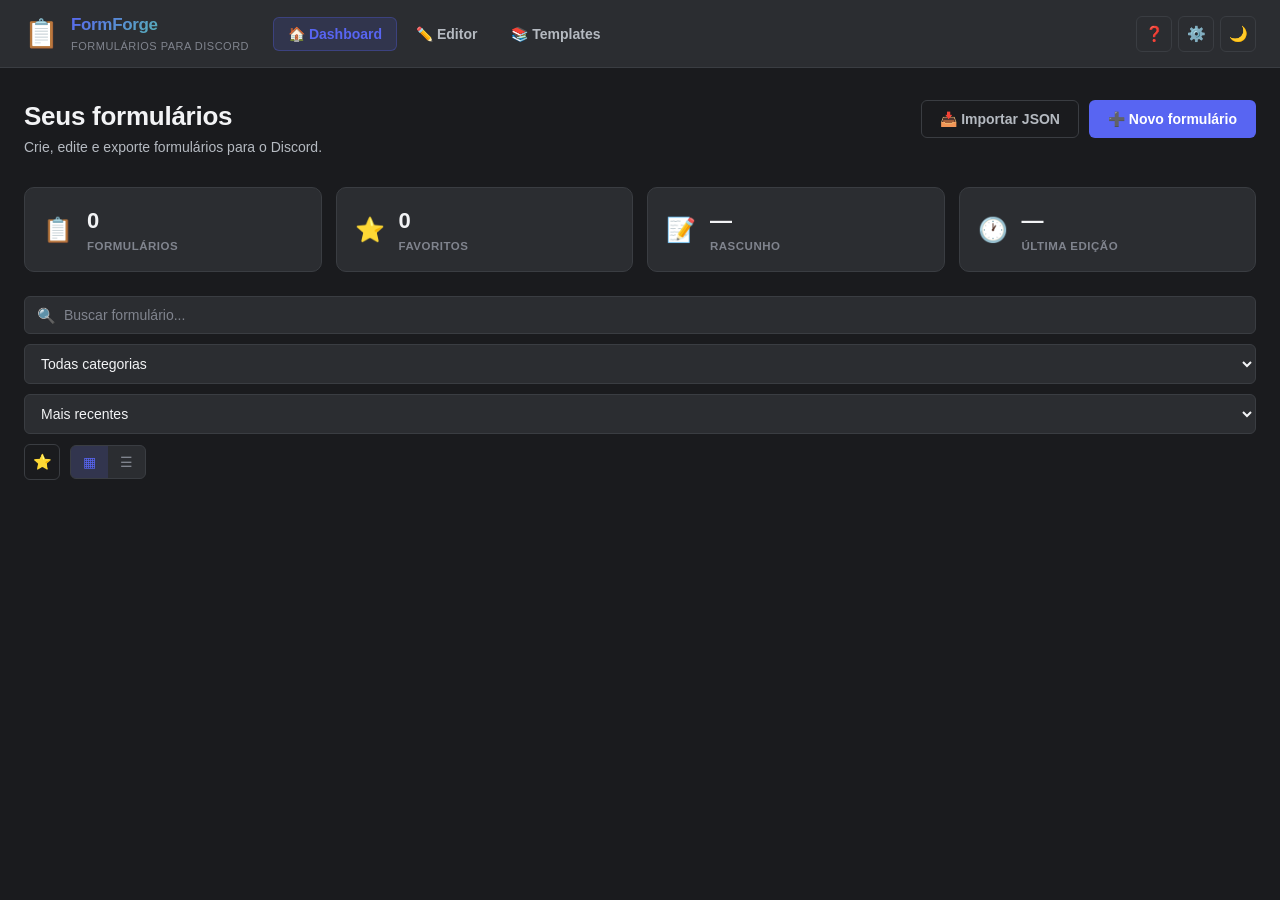
==== commit d05cb56b: "Update index.html" ====
--- a/form-builder/index.html
+++ b/form-builder/index.html
@@ -4,137 +4,65 @@
   <meta charset="UTF-8">
   <meta name="viewport" content="width=device-width, initial-scale=1.0">
   <meta name="color-scheme" content="dark light">
-  <meta name="description" content="FormForge — Crie formulários profissionais para o Discord, offline, sem cadastro.">
   <meta name="theme-color" content="#5865f2">
-
-  <title>FormForge — Construtor de Formulários para Discord</title>
-
+  <title>FormForge — Formulários para Discord</title>
   <link rel="icon" href="data:image/svg+xml,<svg xmlns='http://www.w3.org/2000/svg' viewBox='0 0 100 100'><text y='.9em' font-size='90'>📋</text></svg>">
-
-  <!-- CSS -->
   <link rel="stylesheet" href="css/main.css">
   <link rel="stylesheet" href="css/components.css">
   <link rel="stylesheet" href="css/dashboard.css">
   <link rel="stylesheet" href="css/editor.css">
   <link rel="stylesheet" href="css/preview.css">
 </head>
-
 <body>
 
-<!-- ============================================================
-     TOPBAR
-     ============================================================ -->
-<header class="topbar" role="banner">
+<header class="topbar">
   <div class="topbar-inner">
-
     <div class="topbar-brand">
-      <span class="brand-icon" aria-hidden="true">📋</span>
+      <span class="brand-icon">📋</span>
       <div>
-        <h1 class="brand-title">FormForge</h1>
-        <span class="brand-sub">Formulários para Discord</span>
-      </div>
-    </div>
-
-    <nav class="topbar-nav" aria-label="Navegação principal">
-      <button class="nav-btn active" data-view="dashboard" aria-current="page">
-        <span aria-hidden="true">🏠</span>
-        <span>Dashboard</span>
-      </button>
-      <button class="nav-btn" data-view="editor">
-        <span aria-hidden="true">✏️</span>
-        <span>Editor</span>
-      </button>
-      <button class="nav-btn" data-view="templates">
-        <span aria-hidden="true">📚</span>
-        <span>Templates</span>
-      </button>
+        <div class="brand-title">FormForge</div>
+        <div class="brand-sub">Formulários para Discord</div>
+      </div>
+    </div>
+    <nav class="topbar-nav">
+      <button class="nav-btn active" data-view="dashboard">🏠 Dashboard</button>
+      <button class="nav-btn" data-view="editor">✏️ Editor</button>
+      <button class="nav-btn" data-view="templates">📚 Templates</button>
     </nav>
-
     <div class="topbar-actions">
-      <button class="icon-btn" id="btn-ajuda" aria-label="Abrir ajuda" title="Ajuda (?)">
-        <span aria-hidden="true">❓</span>
-      </button>
-      <button class="icon-btn" id="btn-config" aria-label="Abrir configurações" title="Configurações">
-        <span aria-hidden="true">⚙️</span>
-      </button>
-      <button class="icon-btn" id="btn-tema" aria-label="Alternar tema" title="Tema (T)">
-        <span aria-hidden="true">🌙</span>
-      </button>
-    </div>
-
+      <button class="icon-btn" id="btn-ajuda" title="Ajuda">❓</button>
+      <button class="icon-btn" id="btn-config" title="Configurações">⚙️</button>
+      <button class="icon-btn" id="btn-tema" title="Alternar tema">🌙</button>
+    </div>
   </div>
 </header>
 
-<!-- ============================================================
-     VIEW: DASHBOARD
-     ============================================================ -->
 <main class="view" id="view-dashboard" data-view="dashboard">
-
   <div class="dashboard-header">
     <div>
       <h2 class="view-title">Seus formulários</h2>
-      <p class="view-sub">Gerencie, edite e exporte formulários para o Discord.</p>
-    </div>
-
+      <p class="view-sub">Crie, edite e exporte formulários para o Discord.</p>
+    </div>
     <div class="dashboard-actions">
-      <button class="btn btn-ghost" id="btn-importar">
-        <span aria-hidden="true">📥</span>
-        <span>Importar JSON</span>
-      </button>
-      <button class="btn btn-primary" id="btn-novo">
-        <span aria-hidden="true">➕</span>
-        <span>Novo formulário</span>
-      </button>
-    </div>
-  </div>
-
-  <!-- Estatísticas -->
-  <section class="stats-grid" aria-label="Estatísticas gerais">
-    <div class="stat-card">
-      <span class="stat-icon" aria-hidden="true">📋</span>
-      <div>
-        <span class="stat-value" id="stat-total">0</span>
-        <span class="stat-label">Formulários</span>
-      </div>
-    </div>
-    <div class="stat-card">
-      <span class="stat-icon" aria-hidden="true">⭐</span>
-      <div>
-        <span class="stat-value" id="stat-favoritos">0</span>
-        <span class="stat-label">Favoritos</span>
-      </div>
-    </div>
-    <div class="stat-card">
-      <span class="stat-icon" aria-hidden="true">📝</span>
-      <div>
-        <span class="stat-value" id="stat-rascunho">—</span>
-        <span class="stat-label">Rascunho ativo</span>
-      </div>
-    </div>
-    <div class="stat-card">
-      <span class="stat-icon" aria-hidden="true">🕐</span>
-      <div>
-        <span class="stat-value" id="stat-ultima">—</span>
-        <span class="stat-label">Última edição</span>
-      </div>
-    </div>
+      <button class="btn btn-ghost" id="btn-importar">📥 Importar JSON</button>
+      <button class="btn btn-primary" id="btn-novo">➕ Novo formulário</button>
+    </div>
+  </div>
+
+  <section class="stats-grid">
+    <div class="stat-card"><span class="stat-icon">📋</span><div><span class="stat-value" id="stat-total">0</span><span class="stat-label">Formulários</span></div></div>
+    <div class="stat-card"><span class="stat-icon">⭐</span><div><span class="stat-value" id="stat-favoritos">0</span><span class="stat-label">Favoritos</span></div></div>
+    <div class="stat-card"><span class="stat-icon">📝</span><div><span class="stat-value" id="stat-rascunho">—</span><span class="stat-label">Rascunho</span></div></div>
+    <div class="stat-card"><span class="stat-icon">🕐</span><div><span class="stat-value" id="stat-ultima">—</span><span class="stat-label">Última edição</span></div></div>
   </section>
 
-  <!-- Filtros -->
-  <section class="toolbar" aria-label="Filtros e busca">
+  <section class="toolbar">
     <div class="search-wrap">
-      <span aria-hidden="true">🔍</span>
-      <input
-        type="search"
-        id="busca"
-        placeholder="Buscar formulário..."
-        aria-label="Buscar formulário pelo nome"
-        autocomplete="off"
-      >
-    </div>
-
-    <select id="filtro-categoria" aria-label="Filtrar por categoria">
-      <option value="">Todas as categorias</option>
+      <span>🔍</span>
+      <input type="search" id="busca" placeholder="Buscar formulário..." aria-label="Buscar">
+    </div>
+    <select id="filtro-categoria" aria-label="Categoria">
+      <option value="">Todas categorias</option>
       <option value="registro">📝 Registro</option>
       <option value="suporte">🆘 Suporte</option>
       <option value="denuncia">🚨 Denúncia</option>
@@ -144,151 +72,52 @@
       <option value="projeto">💼 Projeto</option>
       <option value="outro">📦 Outro</option>
     </select>
-
-    <select id="ordenacao" aria-label="Ordenar formulários">
+    <select id="ordenacao" aria-label="Ordenar">
       <option value="recentes">Mais recentes</option>
       <option value="antigos">Mais antigos</option>
       <option value="az">Nome (A-Z)</option>
       <option value="za">Nome (Z-A)</option>
     </select>
-
-    <button
-      class="icon-btn"
-      id="btn-favoritos"
-      aria-label="Mostrar somente favoritos"
-      aria-pressed="false"
-      title="Mostrar somente favoritos"
-    >
-      <span aria-hidden="true">⭐</span>
-    </button>
-
-    <div class="view-toggle" role="group" aria-label="Modo de visualização">
-      <button
-        class="active"
-        data-view-mode="grid"
-        aria-label="Visualização em grade"
-        aria-pressed="true"
-        title="Grade"
-      >▦</button>
-      <button
-        data-view-mode="list"
-        aria-label="Visualização em lista"
-        aria-pressed="false"
-        title="Lista"
-      >☰</button>
+    <button class="icon-btn" id="btn-favoritos" title="Só favoritos">⭐</button>
+    <div class="view-toggle">
+      <button class="active" data-view-mode="grid">▦</button>
+      <button data-view-mode="list">☰</button>
     </div>
   </section>
 
-  <!-- Lista de formulários -->
-  <section
-    id="lista-formularios"
-    class="forms-grid"
-    aria-live="polite"
-    aria-label="Lista de formulários salvos"
-  ></section>
-
-  <!-- Estado vazio -->
+  <section id="lista-formularios" class="forms-grid"></section>
   <section id="estado-vazio" class="empty-state" hidden>
-    <span class="empty-icon" aria-hidden="true">📭</span>
+    <span class="empty-icon">📭</span>
     <h3>Nenhum formulário por aqui</h3>
-    <p>Crie seu primeiro formulário do zero ou comece com um template pronto.</p>
+    <p>Crie o primeiro ou use um template pronto.</p>
     <div class="empty-actions">
-      <button class="btn btn-primary" id="btn-novo-vazio">
-        <span aria-hidden="true">➕</span>
-        <span>Criar formulário</span>
-      </button>
-      <button class="btn btn-ghost" data-view="templates">
-        <span aria-hidden="true">📚</span>
-        <span>Ver templates</span>
-      </button>
+      <button class="btn btn-primary" id="btn-novo-vazio">➕ Criar formulário</button>
+      <button class="btn btn-ghost" data-view="templates">📚 Ver templates</button>
     </div>
   </section>
-
 </main>
 
-<!-- ============================================================
-     VIEW: EDITOR
-     ============================================================ -->
 <main class="view" id="view-editor" data-view="editor" hidden>
-
   <div class="editor-layout">
-
-    <!-- ============ COLUNA PRINCIPAL ============ -->
-    <section class="editor-col editor-col--main" aria-label="Editor de formulário">
-
+    <section class="editor-col editor-col--main">
       <div class="editor-top">
-        <button class="btn btn-ghost btn-sm" id="btn-voltar" aria-label="Voltar ao dashboard">
-          <span aria-hidden="true">←</span>
-          <span>Voltar</span>
-        </button>
-
-        <span
-          class="editor-status"
-          id="editor-status"
-          role="status"
-          aria-live="polite"
-        >Salvo</span>
-
+        <button class="btn btn-ghost btn-sm" id="btn-voltar">← Voltar</button>
+        <span class="editor-status" id="editor-status">Salvo</span>
         <div class="editor-top-actions">
-          <button
-            class="btn btn-ghost btn-sm"
-            id="btn-undo"
-            title="Desfazer (Ctrl+Z)"
-            disabled
-            aria-label="Desfazer última alteração"
-          >
-            <span aria-hidden="true">↶</span>
-            <span>Desfazer</span>
-          </button>
-          <button
-            class="btn btn-ghost btn-sm"
-            id="btn-redo"
-            title="Refazer (Ctrl+Shift+Z)"
-            disabled
-            aria-label="Refazer última alteração"
-          >
-            <span aria-hidden="true">↷</span>
-            <span>Refazer</span>
-          </button>
-          <button
-            class="btn btn-primary btn-sm"
-            id="btn-exportar"
-            title="Exportar (Ctrl+E)"
-          >
-            <span aria-hidden="true">📤</span>
-            <span>Exportar</span>
-          </button>
-        </div>
-      </div>
-
-      <!-- Info básicas -->
+          <button class="btn btn-ghost btn-sm" id="btn-undo" disabled>↶ Desfazer</button>
+          <button class="btn btn-ghost btn-sm" id="btn-redo" disabled>↷ Refazer</button>
+          <button class="btn btn-primary btn-sm" id="btn-exportar">📤 Exportar</button>
+        </div>
+      </div>
+
       <div class="card">
-        <header class="card-header">
-          <h3>Informações básicas</h3>
-          <span class="badge">obrigatório</span>
-        </header>
-
-        <label for="titulo">
-          Título do formulário <span class="req" aria-hidden="true">*</span>
-        </label>
-        <input
-          type="text"
-          id="titulo"
-          maxlength="100"
-          placeholder="Ex: Registro de Staff"
-          required
-          aria-required="true"
-          autocomplete="off"
-        >
-        <span class="field-hint" id="hint-titulo" aria-live="polite"></span>
+        <div class="card-header"><h3>Informações básicas</h3><span class="badge">obrigatório</span></div>
+        <label for="titulo">Título <span class="req">*</span></label>
+        <input type="text" id="titulo" maxlength="100" placeholder="Ex: Registro de Staff">
+        <span class="field-hint" id="hint-titulo"></span>
 
         <label for="descricao">Descrição</label>
-        <textarea
-          id="descricao"
-          maxlength="500"
-          rows="3"
-          placeholder="Ex: Preencha com atenção. Respostas incorretas serão ignoradas."
-        ></textarea>
+        <textarea id="descricao" maxlength="500" rows="3" placeholder="Ex: Preencha com atenção."></textarea>
         <span class="field-hint" id="hint-descricao"></span>
 
         <div class="row-2">
@@ -306,263 +135,89 @@
               <option value="outro">📦 Outro</option>
             </select>
           </div>
-
           <div>
             <label for="cor">Cor do embed</label>
             <div class="color-picker">
-              <input
-                type="color"
-                id="cor"
-                value="#5865f2"
-                aria-label="Escolher cor visualmente"
-              >
-              <input
-                type="text"
-                id="corHex"
-                value="#5865f2"
-                maxlength="7"
-                spellcheck="false"
-                autocomplete="off"
-                aria-label="Código hexadecimal da cor"
-              >
+              <input type="color" id="cor" value="#5865f2">
+              <input type="text" id="corHex" value="#5865f2" maxlength="7">
             </div>
-            <span class="field-hint" id="hint-cor" aria-live="polite"></span>
+            <span class="field-hint" id="hint-cor"></span>
           </div>
         </div>
 
         <div class="switches">
-          <label class="switch">
-            <input type="checkbox" id="dm" checked>
-            <span class="switch-track" aria-hidden="true"></span>
-            <span class="switch-label">Enviar cópia das respostas por DM</span>
-          </label>
-
-          <label class="switch">
-            <input type="checkbox" id="anonimo">
-            <span class="switch-track" aria-hidden="true"></span>
-            <span class="switch-label">
-              Anonimizar respostas no canal
-              <span
-                class="tag-info"
-                title="Depende do bot implementar anonimato de verdade"
-                role="img"
-                aria-label="Informação: depende do bot"
-              >?</span>
-            </span>
-          </label>
-        </div>
-      </div>
-
-      <!-- Perguntas -->
+          <label class="switch"><input type="checkbox" id="dm" checked><span class="switch-track"></span><span class="switch-label">Cópia por DM</span></label>
+          <label class="switch"><input type="checkbox" id="anonimo"><span class="switch-track"></span><span class="switch-label">Anonimizar no canal</span></label>
+        </div>
+      </div>
+
       <div class="card">
-        <header class="card-header">
-          <h3>Perguntas</h3>
-          <span class="badge" id="badge-perguntas">0 / 5</span>
-        </header>
-
-        <div class="compat-warn" id="compat-warn" hidden>
-          ⚠️ <b>Modo legado</b>: limite de 5 perguntas por formulário (contrato do bot atual).
-        </div>
-
-        <div
-          id="perguntas"
-          class="perguntas"
-          aria-label="Lista de perguntas do formulário"
-        ></div>
-
-        <div class="erro-box" id="erro-editor" hidden role="alert"></div>
-
+        <div class="card-header"><h3>Perguntas</h3><span class="badge" id="badge-perguntas">0 / 5</span></div>
+        <div class="compat-warn" id="compat-warn" hidden>⚠️ Limite de 5 perguntas (contrato do bot).</div>
+        <div id="perguntas" class="perguntas"></div>
+        <div class="erro-box" id="erro-editor" hidden></div>
         <div class="card-actions">
-          <button class="btn btn-ghost" id="btn-add-pergunta">
-            <span aria-hidden="true">➕</span>
-            <span>Adicionar pergunta</span>
-          </button>
-          <button
-            class="btn btn-ghost"
-            id="btn-add-rapida"
-            title="Adiciona uma pergunta comum de 1 clique"
-          >
-            <span aria-hidden="true">⚡</span>
-            <span>Rápida</span>
-          </button>
-        </div>
-      </div>
-
+          <button class="btn btn-ghost" id="btn-add-pergunta">➕ Adicionar pergunta</button>
+          <button class="btn btn-ghost" id="btn-add-rapida">⚡ Rápida</button>
+        </div>
+      </div>
     </section>
 
-    <!-- ============ COLUNA LATERAL ============ -->
-    <aside class="editor-col editor-col--side" aria-label="Pré-visualização e diagnóstico">
-
-      <!-- Preview -->
+    <aside class="editor-col editor-col--side">
       <div class="card sticky">
-        <header class="card-header">
-          <h3>Pré-visualização</h3>
-          <button
-            class="btn btn-ghost btn-xs"
-            id="btn-refresh-preview"
-            aria-label="Atualizar pré-visualização"
-            title="Atualizar preview"
-          >↻</button>
-        </header>
-
-        <div class="preview-tabs" role="tablist" aria-label="Modos de visualização">
-          <button
-            class="active"
-            role="tab"
-            data-preview-tab="embed"
-            aria-selected="true"
-            aria-controls="preview-content"
-          >Embed</button>
-          <button
-            role="tab"
-            data-preview-tab="modal"
-            aria-selected="false"
-            aria-controls="preview-content"
-          >Modal</button>
-          <button
-            role="tab"
-            data-preview-tab="json"
-            aria-selected="false"
-            aria-controls="preview-content"
-          >JSON</button>
-        </div>
-
-        <div
-          id="preview-content"
-          class="preview-content"
-          role="tabpanel"
-          aria-live="polite"
-        ></div>
-      </div>
-
-      <!-- Diagnóstico -->
+        <div class="card-header"><h3>Pré-visualização</h3><button class="btn btn-ghost btn-xs" id="btn-refresh-preview">↻</button></div>
+        <div class="preview-tabs">
+          <button class="active" data-preview-tab="embed">Embed</button>
+          <button data-preview-tab="modal">Modal</button>
+          <button data-preview-tab="json">JSON</button>
+        </div>
+        <div id="preview-content" class="preview-content"></div>
+      </div>
+
       <div class="card">
-        <header class="card-header">
-          <h3>Diagnóstico</h3>
-          <span class="badge" id="badge-diagnostico">—</span>
-        </header>
-
-        <div
-          id="diagnostico"
-          class="diagnostico"
-          aria-live="polite"
-        ></div>
-      </div>
-
+        <div class="card-header"><h3>Diagnóstico</h3><span class="badge" id="badge-diagnostico">—</span></div>
+        <div id="diagnostico" class="diagnostico"></div>
+      </div>
     </aside>
-
-  </div>
-
+  </div>
 </main>
 
-<!-- ============================================================
-     VIEW: TEMPLATES
-     ============================================================ -->
 <main class="view" id="view-templates" data-view="templates" hidden>
-
   <div class="dashboard-header">
     <div>
       <h2 class="view-title">Biblioteca de templates</h2>
-      <p class="view-sub">Comece rápido com um modelo pronto — depois personalize à vontade.</p>
-    </div>
-  </div>
-
-  <div
-    class="templates-cats"
-    id="templates-cats"
-    role="tablist"
-    aria-label="Categorias de templates"
-  ></div>
-
+      <p class="view-sub">Comece rápido com um modelo pronto.</p>
+    </div>
+  </div>
+  <div class="templates-cats" id="templates-cats"></div>
   <div class="templates-search">
-    <span aria-hidden="true">🔍</span>
-    <input
-      type="search"
-      id="busca-template"
-      placeholder="Buscar template..."
-      aria-label="Buscar template pelo nome"
-      autocomplete="off"
-    >
-  </div>
-
-  <section
-    id="templates-grid"
-    class="templates-grid"
-    aria-live="polite"
-    aria-label="Lista de templates disponíveis"
-  ></section>
-
+    <span>🔍</span>
+    <input type="search" id="busca-template" placeholder="Buscar template...">
+  </div>
+  <section id="templates-grid" class="templates-grid"></section>
 </main>
 
-<!-- ============================================================
-     MODAL: EXPORTAR
-     ============================================================ -->
-<div
-  class="modal"
-  id="modal-exportar"
-  role="dialog"
-  aria-modal="true"
-  aria-labelledby="titulo-exportar"
-  hidden
->
+<div class="modal" id="modal-exportar" hidden>
   <div class="modal-content">
-    <header class="modal-header">
-      <h2 id="titulo-exportar">📤 Exportar formulário</h2>
-      <button
-        class="icon-btn"
-        data-fechar-modal
-        aria-label="Fechar modal"
-        type="button"
-      >✕</button>
-    </header>
-
-    <div class="modal-body">
-      <div class="modal-tabs" role="tablist" aria-label="Formatos de exportação">
-        <button
-          class="active"
-          role="tab"
-          data-export-tab="legado"
-          aria-selected="true"
-        >Formato do bot</button>
-        <button
-          role="tab"
-          data-export-tab="completo"
-          aria-selected="false"
-        >Formato completo</button>
-        <button
-          role="tab"
-          data-export-tab="compacto"
-          aria-selected="false"
-        >Compacto</button>
-      </div>
-
+    <div class="modal-header"><h2>📤 Exportar formulário</h2><button class="icon-btn" data-fechar-modal>✕</button></div>
+    <div class="modal-body">
+      <div class="modal-tabs">
+        <button class="active" data-export-tab="legado">Formato do bot</button>
+        <button data-export-tab="completo">Completo</button>
+        <button data-export-tab="compacto">Compacto</button>
+      </div>
       <p class="modal-hint" id="export-hint"></p>
-
-      <div
-        class="code-box"
-        id="export-code"
-        tabindex="0"
-        aria-label="JSON gerado"
-      ></div>
-
-      <div class="erro-box" id="export-erros" hidden role="alert"></div>
-
-      <div class="modal-actions">
-        <button class="btn btn-primary" id="btn-copiar-json">
-          <span aria-hidden="true">📋</span>
-          <span>Copiar</span>
-        </button>
-        <button class="btn btn-ghost" id="btn-baixar-json">
-          <span aria-hidden="true">💾</span>
-          <span>Baixar .json</span>
-        </button>
-      </div>
-
+      <div class="code-box" id="export-code"></div>
+      <div class="erro-box" id="export-erros" hidden></div>
+      <div class="modal-actions">
+        <button class="btn btn-primary" id="btn-copiar-json">📋 Copiar</button>
+        <button class="btn btn-ghost" id="btn-baixar-json">💾 Baixar .json</button>
+      </div>
       <div class="modal-steps">
         <b>Como usar no Discord:</b>
         <ol>
           <li>Copie o JSON acima</li>
-          <li>No servidor, use <code>/form importar</code></li>
+          <li>Use <code>/form importar</code></li>
           <li>Cole o JSON no parâmetro <code>json</code></li>
           <li>Publique com <code>/form enviar code:FORM-XXXXXX canal:#canal</code></li>
         </ol>
@@ -571,230 +226,90 @@
   </div>
 </div>
 
-<!-- ============================================================
-     MODAL: IMPORTAR
-     ============================================================ -->
-<div
-  class="modal"
-  id="modal-importar"
-  role="dialog"
-  aria-modal="true"
-  aria-labelledby="titulo-importar"
-  hidden
->
+<div class="modal" id="modal-importar" hidden>
   <div class="modal-content">
-    <header class="modal-header">
-      <h2 id="titulo-importar">📥 Importar formulário</h2>
-      <button
-        class="icon-btn"
-        data-fechar-modal
-        aria-label="Fechar modal"
-        type="button"
-      >✕</button>
-    </header>
-
-    <div class="modal-body">
-      <div class="modal-tabs" role="tablist" aria-label="Formas de importação">
-        <button
-          class="active"
-          role="tab"
-          data-import-tab="colar"
-          aria-selected="true"
-        >Colar JSON</button>
-        <button
-          role="tab"
-          data-import-tab="arquivo"
-          aria-selected="false"
-        >Arquivo</button>
-      </div>
-
+    <div class="modal-header"><h2>📥 Importar formulário</h2><button class="icon-btn" data-fechar-modal>✕</button></div>
+    <div class="modal-body">
+      <div class="modal-tabs">
+        <button class="active" data-import-tab="colar">Colar JSON</button>
+        <button data-import-tab="arquivo">Arquivo</button>
+      </div>
       <div data-import-panel="colar">
         <label for="import-json">Cole o JSON aqui</label>
-        <textarea
-          id="import-json"
-          rows="10"
-          placeholder='{"titulo":"...","perguntas":[...]}'
-          spellcheck="false"
-        ></textarea>
-      </div>
-
+        <textarea id="import-json" rows="10" placeholder='{"titulo":"..."}'></textarea>
+      </div>
       <div data-import-panel="arquivo" hidden>
-        <label for="import-file">Selecione um arquivo <code>.json</code></label>
+        <label for="import-file">Selecione um arquivo .json</label>
         <input type="file" id="import-file" accept="application/json,.json">
-        <span class="field-hint" id="hint-import-file"></span>
-      </div>
-
-      <div class="erro-box" id="import-erros" hidden role="alert"></div>
-
-      <div class="modal-actions">
-        <button class="btn btn-primary" id="btn-confirmar-import">
-          <span aria-hidden="true">📥</span>
-          <span>Importar</span>
-        </button>
-      </div>
-    </div>
-  </div>
-</div>
-
-<!-- ============================================================
-     MODAL: AJUDA
-     ============================================================ -->
-<div
-  class="modal"
-  id="modal-ajuda"
-  role="dialog"
-  aria-modal="true"
-  aria-labelledby="titulo-ajuda"
-  hidden
->
+      </div>
+      <div class="erro-box" id="import-erros" hidden></div>
+      <div class="modal-actions">
+        <button class="btn btn-primary" id="btn-confirmar-import">📥 Importar</button>
+      </div>
+    </div>
+  </div>
+</div>
+
+<div class="modal" id="modal-ajuda" hidden>
   <div class="modal-content">
-    <header class="modal-header">
-      <h2 id="titulo-ajuda">❓ Ajuda</h2>
-      <button
-        class="icon-btn"
-        data-fechar-modal
-        aria-label="Fechar modal"
-        type="button"
-      >✕</button>
-    </header>
-
+    <div class="modal-header"><h2>❓ Ajuda</h2><button class="icon-btn" data-fechar-modal>✕</button></div>
     <div class="modal-body">
       <h3>Como funciona</h3>
-      <p>Este site é <b>100% offline</b>. Você cria o formulário aqui, copia o JSON e cola no Discord usando <code>/form importar</code>.</p>
-
-      <h3>Tipos de pergunta compatíveis com o bot</h3>
+      <p>Este site é 100% offline. Você cria aqui, copia o JSON e cola no Discord com <code>/form importar</code>.</p>
+      <h3>Tipos compatíveis</h3>
       <ul>
-        <li><b>Curta</b> — uma linha (até 200 caracteres)</li>
-        <li><b>Longa</b> — parágrafo (até 1000 caracteres)</li>
-        <li><b>Número</b> — aceita apenas números</li>
-        <li><b>Usuário / Canal / Cargo</b> — texto com menção</li>
+        <li><b>Curta</b> — uma linha (até 200)</li>
+        <li><b>Longa</b> — parágrafo (até 1000)</li>
+        <li><b>Número</b></li>
+        <li><b>Usuário / Canal / Cargo</b></li>
       </ul>
-
-      <h3>Tipos extras (só no editor)</h3>
-      <p>Sim/Não, Seleção, Múltipla, Data, URL, E-mail — ficam salvos no rascunho, mas <b>não são exportados</b> para o bot atual porque o Discord não suporta nativamente.</p>
-
       <h3>Limites do bot</h3>
       <ul>
-        <li>Máx. <b>5 perguntas</b> por formulário</li>
+        <li>Máx. <b>5 perguntas</b></li>
         <li>Pergunta: até <b>45</b> caracteres</li>
         <li>Placeholder: até <b>100</b> caracteres</li>
-        <li>Cor: formato <code>#RRGGBB</code></li>
       </ul>
-
-      <h3>Atalhos de teclado</h3>
+      <h3>Atalhos</h3>
       <ul class="atalhos">
         <li><kbd>Ctrl</kbd>+<kbd>S</kbd> — Salvar</li>
         <li><kbd>Ctrl</kbd>+<kbd>Z</kbd> — Desfazer</li>
         <li><kbd>Ctrl</kbd>+<kbd>Shift</kbd>+<kbd>Z</kbd> — Refazer</li>
         <li><kbd>Ctrl</kbd>+<kbd>E</kbd> — Exportar</li>
-        <li><kbd>Ctrl</kbd>+<kbd>P</kbd> — Preview</li>
         <li><kbd>Esc</kbd> — Fechar modal</li>
       </ul>
     </div>
   </div>
 </div>
 
-<!-- ============================================================
-     MODAL: CONFIGURAÇÕES
-     ============================================================ -->
-<div
-  class="modal"
-  id="modal-config"
-  role="dialog"
-  aria-modal="true"
-  aria-labelledby="titulo-config"
-  hidden
->
+<div class="modal" id="modal-config" hidden>
   <div class="modal-content">
-    <header class="modal-header">
-      <h2 id="titulo-config">⚙️ Configurações</h2>
-      <button
-        class="icon-btn"
-        data-fechar-modal
-        aria-label="Fechar modal"
-        type="button"
-      >✕</button>
-    </header>
-
+    <div class="modal-header"><h2>⚙️ Configurações</h2><button class="icon-btn" data-fechar-modal>✕</button></div>
     <div class="modal-body">
       <h3>Aparência</h3>
-
-      <label class="switch">
-        <input type="checkbox" id="cfg-tema-escuro" checked>
-        <span class="switch-track" aria-hidden="true"></span>
-        <span class="switch-label">Tema escuro</span>
-      </label>
-
-      <label class="switch">
-        <input type="checkbox" id="cfg-densidade">
-        <span class="switch-track" aria-hidden="true"></span>
-        <span class="switch-label">Densidade compacta</span>
-      </label>
-
-      <label class="switch">
-        <input type="checkbox" id="cfg-animacoes" checked>
-        <span class="switch-track" aria-hidden="true"></span>
-        <span class="switch-label">Animações e transições</span>
-      </label>
-
+      <label class="switch"><input type="checkbox" id="cfg-tema-escuro" checked><span class="switch-track"></span><span class="switch-label">Tema escuro</span></label>
+      <label class="switch"><input type="checkbox" id="cfg-densidade"><span class="switch-track"></span><span class="switch-label">Densidade compacta</span></label>
+      <label class="switch"><input type="checkbox" id="cfg-animacoes" checked><span class="switch-track"></span><span class="switch-label">Animações</span></label>
       <h3>Editor</h3>
-
-      <label class="switch">
-        <input type="checkbox" id="cfg-autosave" checked>
-        <span class="switch-track" aria-hidden="true"></span>
-        <span class="switch-label">Salvamento automático</span>
-      </label>
-
-      <label class="switch">
-        <input type="checkbox" id="cfg-confirmar-excluir" checked>
-        <span class="switch-track" aria-hidden="true"></span>
-        <span class="switch-label">Confirmar antes de excluir</span>
-      </label>
-
+      <label class="switch"><input type="checkbox" id="cfg-autosave" checked><span class="switch-track"></span><span class="switch-label">Salvamento automático</span></label>
+      <label class="switch"><input type="checkbox" id="cfg-confirmar-excluir" checked><span class="switch-track"></span><span class="switch-label">Confirmar antes de excluir</span></label>
       <h3>Dados</h3>
-
-      <div class="modal-actions">
-        <button class="btn btn-ghost" id="btn-export-backup">
-          <span aria-hidden="true">💾</span>
-          <span>Exportar backup</span>
-        </button>
-        <button class="btn btn-ghost" id="btn-import-backup">
-          <span aria-hidden="true">📥</span>
-          <span>Importar backup</span>
-        </button>
-      </div>
-
+      <div class="modal-actions">
+        <button class="btn btn-ghost" id="btn-export-backup">💾 Exportar backup</button>
+        <button class="btn btn-ghost" id="btn-import-backup">📥 Importar backup</button>
+      </div>
       <input type="file" id="input-backup" accept="application/json,.json" hidden>
-
-      <div class="modal-actions">
-        <button class="btn btn-danger" id="btn-limpar-tudo">
-          <span aria-hidden="true">🗑️</span>
-          <span>Apagar todos os dados</span>
-        </button>
-      </div>
-    </div>
-  </div>
-</div>
-
-<!-- ============================================================
-     MODAL: CONFIRMAÇÃO
-     ============================================================ -->
-<div
-  class="modal"
-  id="modal-confirmar"
-  role="dialog"
-  aria-modal="true"
-  aria-labelledby="confirm-titulo"
-  hidden
->
+      <div class="modal-actions">
+        <button class="btn btn-danger" id="btn-limpar-tudo">🗑️ Apagar tudo</button>
+      </div>
+    </div>
+  </div>
+</div>
+
+<div class="modal" id="modal-confirmar" hidden>
   <div class="modal-content modal-content--sm">
-    <header class="modal-header">
-      <h2 id="confirm-titulo">Confirmar</h2>
-    </header>
-
+    <div class="modal-header"><h2>Confirmar</h2></div>
     <div class="modal-body">
       <p id="confirm-msg"></p>
-
       <div class="modal-actions">
         <button class="btn btn-ghost" id="confirm-cancelar">Cancelar</button>
         <button class="btn btn-danger" id="confirm-ok">Confirmar</button>
@@ -803,32 +318,8 @@
   </div>
 </div>
 
-<!-- ============================================================
-     TOASTS
-     ============================================================ -->
-<div
-  id="toasts"
-  class="toasts"
-  aria-live="polite"
-  aria-atomic="true"
-></div>
-
-<!-- ============================================================
-     SCRIPTS — ordem importa!
-     1) config   → constantes e dependências zero
-     2) utils    → helpers puros
-     3) storage  → precisa de config
-     4) settings → precisa de storage
-     5) validation
-     6) templates
-     7) history
-     8) preview
-     9) exporter
-    10) importer
-    11) editor
-    12) dashboard
-    13) app      → inicializa tudo
-     ============================================================ -->
+<div id="toasts" class="toasts"></div>
+
 <script src="js/config.js"></script>
 <script src="js/utils.js"></script>
 <script src="js/storage.js"></script>
@@ -842,6 +333,5 @@
 <script src="js/editor.js"></script>
 <script src="js/dashboard.js"></script>
 <script src="js/app.js"></script>
-
 </body>
 </html>
